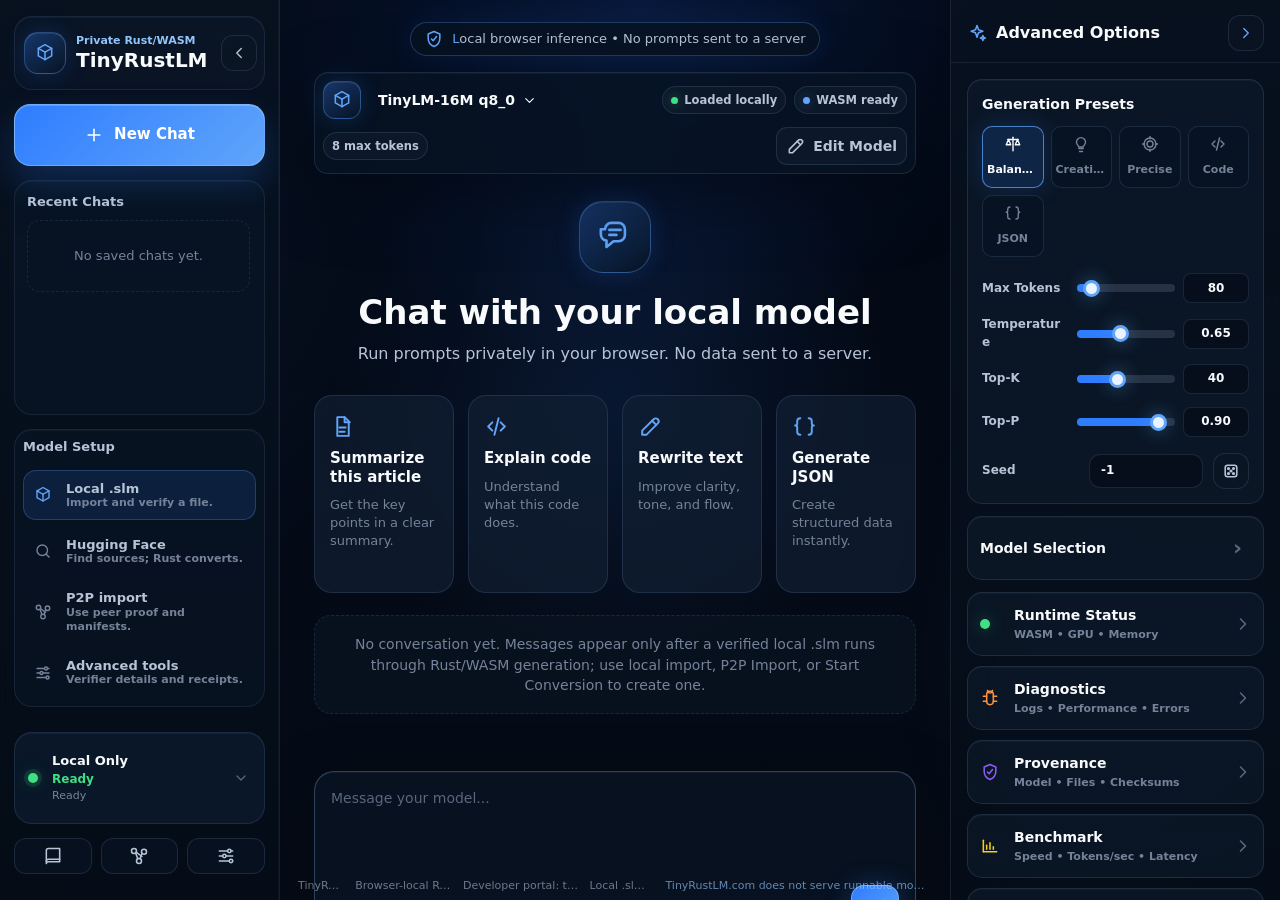
==== tinyrustlm/app/index.html @ 31894075 "wip" ====
<!doctype html>
<html lang="en">
<head>
  <meta charset="utf-8">
  <meta name="viewport" content="width=device-width, initial-scale=1">
  <title>TinyRustLM</title>
  <link rel="icon" href="data:,">
  <link rel="stylesheet" href="./app.css?v=20260703-source-contract">
</head>
<body>
  <svg class="icon-sprite" aria-hidden="true" focusable="false">
    <symbol id="icon-cube" viewBox="0 0 24 24"><path d="m12 2 8 4.5v9L12 20l-8-4.5v-9L12 2Z"/><path d="m4 6.5 8 4.5 8-4.5"/><path d="M12 11v9"/></symbol>
    <symbol id="icon-chevron" viewBox="0 0 24 24"><path d="m9 18 6-6-6-6"/></symbol>
    <symbol id="icon-plus" viewBox="0 0 24 24"><path d="M12 5v14"/><path d="M5 12h14"/></symbol>
    <symbol id="icon-search" viewBox="0 0 24 24"><circle cx="11" cy="11" r="7"/><path d="m16 16 4 4"/></symbol>
    <symbol id="icon-chat" viewBox="0 0 24 24"><path d="M5 6.5A4.5 4.5 0 0 1 9.5 2h5A4.5 4.5 0 0 1 19 6.5v4A4.5 4.5 0 0 1 14.5 15H11l-5 4v-4.5A4.5 4.5 0 0 1 2 10.1V6.5Z"/><path d="M8 7h8"/><path d="M8 10.5h5"/></symbol>
    <symbol id="icon-book" viewBox="0 0 24 24"><path d="M4 5.5A2.5 2.5 0 0 1 6.5 3H20v16H6.5A2.5 2.5 0 0 0 4 21V5.5Z"/><path d="M4 18.5A2.5 2.5 0 0 1 6.5 16H20"/></symbol>
    <symbol id="icon-sliders" viewBox="0 0 24 24"><path d="M4 6h10"/><path d="M18 6h2"/><circle cx="16" cy="6" r="2"/><path d="M4 12h4"/><path d="M12 12h8"/><circle cx="10" cy="12" r="2"/><path d="M4 18h12"/><path d="M20 18h0"/><circle cx="18" cy="18" r="2"/></symbol>
    <symbol id="icon-code" viewBox="0 0 24 24"><path d="m8 8-4 4 4 4"/><path d="m16 8 4 4-4 4"/><path d="m14 4-4 16"/></symbol>
    <symbol id="icon-shield" viewBox="0 0 24 24"><path d="M12 3 19 6v5c0 5-3.2 8.4-7 10-3.8-1.6-7-5-7-10V6l7-3Z"/><path d="m9 12 2 2 4-5"/></symbol>
    <symbol id="icon-pencil" viewBox="0 0 24 24"><path d="M4 20h4l11-11a2.8 2.8 0 0 0-4-4L4 16v4Z"/><path d="m13.5 6.5 4 4"/></symbol>
    <symbol id="icon-file" viewBox="0 0 24 24"><path d="M7 3h7l4 4v14H7V3Z"/><path d="M14 3v5h5"/><path d="M9 13h6"/><path d="M9 17h5"/></symbol>
    <symbol id="icon-braces" viewBox="0 0 24 24"><path d="M8 4c-2 0-3 1-3 3v2c0 1-1 2-2 2 1 0 2 1 2 2v4c0 2 1 3 3 3"/><path d="M16 4c2 0 3 1 3 3v2c0 1 1 2 2 2-1 0-2 1-2 2v4c0 2-1 3-3 3"/></symbol>
    <symbol id="icon-paperclip" viewBox="0 0 24 24"><path d="m21 11-8.5 8.5a5 5 0 0 1-7-7L15 3a3.5 3.5 0 0 1 5 5l-9.2 9.2a2 2 0 0 1-2.8-2.8L16 6.5"/></symbol>
    <symbol id="icon-send" viewBox="0 0 24 24"><path d="M22 2 11 13"/><path d="m22 2-7 20-4-9-9-4 20-7Z"/></symbol>
    <symbol id="icon-sparkles" viewBox="0 0 24 24"><path d="m12 3 1.8 5.2L19 10l-5.2 1.8L12 17l-1.8-5.2L5 10l5.2-1.8L12 3Z"/><path d="m19 15 .8 2.2L22 18l-2.2.8L19 21l-.8-2.2L16 18l2.2-.8L19 15Z"/></symbol>
    <symbol id="icon-scales" viewBox="0 0 24 24"><path d="M12 3v18"/><path d="M5 6h14"/><path d="m6 6-3 7h6L6 6Z"/><path d="m18 6-3 7h6l-3-7Z"/></symbol>
    <symbol id="icon-lightbulb" viewBox="0 0 24 24"><path d="M9 18h6"/><path d="M10 22h4"/><path d="M8 14a6 6 0 1 1 8 0c-.8.7-1 1.5-1 2H9c0-.5-.2-1.3-1-2Z"/></symbol>
    <symbol id="icon-target" viewBox="0 0 24 24"><circle cx="12" cy="12" r="8"/><circle cx="12" cy="12" r="4"/><path d="M12 2v3"/><path d="M22 12h-3"/><path d="M12 22v-3"/><path d="M2 12h3"/></symbol>
    <symbol id="icon-bug" viewBox="0 0 24 24"><path d="M8 8a4 4 0 0 1 8 0v8a4 4 0 0 1-8 0V8Z"/><path d="M8 10H4"/><path d="M20 10h-4"/><path d="M8 16H4"/><path d="M20 16h-4"/><path d="M9 3l2 3"/><path d="m15 3-2 3"/></symbol>
    <symbol id="icon-chart" viewBox="0 0 24 24"><path d="M4 19V5"/><path d="M4 19h16"/><path d="M8 16v-5"/><path d="M12 16V8"/><path d="M16 16v-3"/></symbol>
    <symbol id="icon-network" viewBox="0 0 24 24"><circle cx="6" cy="6" r="3"/><circle cx="18" cy="7" r="3"/><circle cx="12" cy="18" r="3"/><path d="m8.5 7.4 7 5.2"/><path d="m15.7 8.8-2.5 6.4"/><path d="m8.1 8.6 2.3 6.5"/></symbol>
    <symbol id="icon-reset" viewBox="0 0 24 24"><path d="M4 12a8 8 0 1 0 2.3-5.7L4 8.5"/><path d="M4 4v4.5h4.5"/></symbol>
    <symbol id="icon-help" viewBox="0 0 24 24"><circle cx="12" cy="12" r="9"/><path d="M9.5 9a2.7 2.7 0 0 1 5 1.4c0 2.2-2.5 2.3-2.5 4.1"/><path d="M12 18h.01"/></symbol>
    <symbol id="icon-gear" viewBox="0 0 24 24"><circle cx="12" cy="12" r="3"/><path d="M19.4 15a8.1 8.1 0 0 0 .1-1l2-1.5-2-3.4-2.4 1a7.3 7.3 0 0 0-1.7-1L15 6.5h-4l-.4 2.6c-.6.2-1.2.6-1.7 1l-2.4-1-2 3.4 2 1.5a8.1 8.1 0 0 0 .1 2l-2 1.5 2 3.4 2.4-1c.5.4 1.1.8 1.7 1l.4 2.6h4l.4-2.6c.6-.2 1.2-.6 1.7-1l2.4 1 2-3.4-2-1.5c.1-.3.1-.7.1-1Z"/></symbol>
    <symbol id="icon-sun" viewBox="0 0 24 24"><circle cx="12" cy="12" r="4"/><path d="M12 2v3"/><path d="M12 19v3"/><path d="M2 12h3"/><path d="M19 12h3"/><path d="m4.9 4.9 2.1 2.1"/><path d="m17 17 2.1 2.1"/><path d="m19.1 4.9-2.1 2.1"/><path d="m7 17-2.1 2.1"/></symbol>
    <symbol id="icon-dice" viewBox="0 0 24 24"><rect x="5" y="5" width="14" height="14" rx="3"/><circle cx="9" cy="9" r="1"/><circle cx="15" cy="9" r="1"/><circle cx="12" cy="12" r="1"/><circle cx="9" cy="15" r="1"/><circle cx="15" cy="15" r="1"/></symbol>
  </svg>

  <main class="app-shell" data-mode="simple" data-system-state="booting" data-rail-collapsed="false" data-sidebar-collapsed="false">
    <aside class="left-sidebar" aria-label="TinyRustLM navigation">
      <header class="brand-header">
        <div class="brand-mark" aria-hidden="true"><svg><use href="#icon-cube"></use></svg></div>
        <div class="brand-copy">
          <p class="eyebrow">Private Rust/WASM</p>
          <h1>TinyRustLM</h1>
        </div>
        <button id="sidebarCollapseButton" class="icon-button sidebar-collapse" type="button" aria-label="Collapse sidebar" aria-expanded="true" title="Collapse sidebar">
          <svg><use href="#icon-chevron"></use></svg>
        </button>
      </header>

      <button id="newChatButton" class="new-chat-button" type="button" aria-label="New chat" data-tooltip="New chat">
        <svg aria-hidden="true"><use href="#icon-plus"></use></svg>
        <span>New Chat</span>
      </button>

      <section class="recent-section" aria-labelledby="recentChatsHeading">
        <div class="sidebar-section-header">
          <h2 id="recentChatsHeading">Recent Chats</h2>
        </div>
        <ol class="recent-list">
          <li class="recent-empty">No saved chats yet.</li>
        </ol>
      </section>

      <section class="setup-section" aria-labelledby="modelSetupHeading">
        <div class="sidebar-section-header">
          <h2 id="modelSetupHeading">Model Setup</h2>
        </div>
        <div class="setup-step-list">
          <button id="sidebarLocalSetupButton" class="setup-step" type="button" data-sidebar-source="local" data-tooltip="Local .slm" aria-pressed="true">
            <svg aria-hidden="true"><use href="#icon-cube"></use></svg>
            <span><strong>Local .slm</strong><small>Import and verify a file.</small></span>
          </button>
          <button id="sidebarHfSetupButton" class="setup-step" type="button" data-sidebar-source="huggingface" data-tooltip="Hugging Face">
            <svg aria-hidden="true"><use href="#icon-search"></use></svg>
            <span><strong>Hugging Face</strong><small>Find sources; Rust converts.</small></span>
          </button>
          <button id="sidebarP2pSetupButton" class="setup-step" type="button" data-sidebar-source="p2p" data-tooltip="P2P import">
            <svg aria-hidden="true"><use href="#icon-network"></use></svg>
            <span><strong>P2P import</strong><small>Use peer proof and manifests.</small></span>
          </button>
          <button id="sidebarAdvancedToolsButton" class="setup-step" type="button" data-sidebar-action="advanced" data-tooltip="Advanced tools">
            <svg aria-hidden="true"><use href="#icon-sliders"></use></svg>
            <span><strong>Advanced tools</strong><small>Verifier details and receipts.</small></span>
          </button>
        </div>
      </section>

      <section class="local-status-card" aria-label="Local runtime status" data-tooltip="Local runtime ready">
        <span id="systemStatusDot" class="status-dot" aria-hidden="true"></span>
        <div>
          <strong>Local Only</strong>
          <span id="runtimeStatus" class="status-text">System Ready</span>
          <span id="statusDetail" class="status-detail">Browser-local runtime</span>
        </div>
        <svg aria-hidden="true"><use href="#icon-chevron"></use></svg>
      </section>

      <div class="sidebar-utilities" aria-label="Documentation and tools">
        <a class="icon-button" href="#" rel="noopener" aria-label="Runtime docs" data-tooltip="Runtime docs" data-doc-target="runtime"><svg><use href="#icon-book"></use></svg></a>
        <a class="icon-button" href="#" rel="noopener" aria-label="MiniModel docs" data-tooltip="MiniModel docs" data-doc-target="minimodel"><svg><use href="#icon-network"></use></svg></a>
        <button class="icon-button" type="button" data-sidebar-action="advanced" aria-label="Advanced tools" data-tooltip="Advanced tools"><svg><use href="#icon-sliders"></use></svg></button>
      </div>
    </aside>

    <section class="main-workspace grid" aria-label="Local AI chat workspace">
      <div class="privacy-badge" title="Prompts and model execution stay in this browser.">
        <svg aria-hidden="true"><use href="#icon-shield"></use></svg>
        <span>Local browser inference &bull; No prompts sent to a server</span>
      </div>

      <section id="modelToolbar" class="model-toolbar" aria-label="Loaded local model">
        <div class="model-icon" aria-hidden="true"><svg><use href="#icon-cube"></use></svg></div>
        <button id="modelEditButton" class="model-name-button" type="button" aria-haspopup="dialog" aria-expanded="false">
          <span id="modelToolbarName">Choose a local .slm</span>
          <svg aria-hidden="true"><use href="#icon-chevron"></use></svg>
        </button>
        <span id="modelLoadPill" class="status-pill neutral"><span class="mini-dot"></span>No model imported</span>
        <span class="status-pill info"><span class="mini-dot"></span>WASM ready <span id="wasmState" class="sr-only">waiting</span></span>
        <span id="modelContextPill" class="status-pill neutral">Browser local</span>
        <button class="edit-model-button" type="button" data-open-model-popover>
          <svg aria-hidden="true"><use href="#icon-pencil"></use></svg>
          <span>Edit Model</span>
        </button>
      </section>

      <button id="mobileAdvancedButton" class="mobile-advanced-button" type="button" aria-controls="diagnosticsRail" aria-expanded="false">
        <svg aria-hidden="true"><use href="#icon-sparkles"></use></svg>
        <span>Advanced Options</span>
      </button>

      <div class="mode-toggle" role="group" aria-label="Interface mode">
        <button id="simpleModeButton" class="mode-button" type="button" aria-pressed="true">Chat</button>
        <button id="advancedModeButton" class="mode-button" type="button" aria-pressed="false">Advanced Tools</button>
      </div>

      <section id="simpleDiscoveryPanel" class="model-popover" hidden aria-label="Model source options">
        <div class="source-option-grid" role="list" aria-label="Model source options">
          <button id="simpleLocalSourceButton" class="source-option" type="button" data-source-option="local">
            <span>Your Local Files</span>
            <small>Fastest path. No network needed.</small>
          </button>
          <button id="simpleHfSourceButton" class="source-option" type="button" data-source-option="huggingface">
            <span>Hugging Face</span>
            <small>Model cards first. Convert later.</small>
          </button>
          <button id="simpleP2pSourceButton" class="source-option" type="button" data-source-option="p2p">
            <span>P2P Exchange</span>
            <small>Use manifests or peer proof.</small>
          </button>
        </div>
        <div id="simpleLocalSourcePanel" class="source-panel" data-source-panel="local">
          <p>Local `.slm` files stay on this device and are checked before they run.</p>
          <button id="simpleChooseLocalButton" class="secondary-action" type="button">Choose Local .slm</button>
          <button id="simpleImportLocalModelButton" class="secondary-action" type="button">Import Selected .slm</button>
        </div>
        <div id="simpleHfSourcePanel" class="source-panel" data-source-panel="huggingface" hidden>
          <label for="simpleHfSearchInput">Hugging Face metadata search</label>
          <p>These are external model-card candidates. Nothing runs here until Rust converts a compatible source to `.slm`, verifies it, and you choose the local file.</p>
          <div class="search-row">
            <input id="simpleHfSearchInput" type="search" value="tiny text-generation slm">
            <button id="simpleHfSearchButton" type="button">Search Metadata</button>
          </div>
          <div class="source-flow-row">
            <label class="toggle-row" for="simpleHfP2pToggle">
              <input id="simpleHfP2pToggle" type="checkbox" checked>
              <span>Enable P2P when available</span>
            </label>
            <span id="simpleHfP2pStatus" class="flow-status">P2P on. Peer-ready matches can use P2P Import.</span>
          </div>
          <p id="simpleHfP2pWarning" class="inline-status source-warning" hidden>P2P is off. Local conversion can take a while; enable P2P above to use peer-ready imports when metadata supports them.</p>
          <div id="simpleHfFlowSummary" class="source-flow-summary" aria-live="polite" hidden></div>
          <ol id="simpleHfResults" class="model-results"></ol>
        </div>
        <div id="simpleP2pSourcePanel" class="source-panel" data-source-panel="p2p" hidden>
          <p>Load MiniModel metadata or a local `models.v0.json` snapshot to find proof-ready peer imports, or save share metadata after you import a verified local `.slm`.</p>
          <label for="simplePeerBaseUrlInput">Known peer URL</label>
          <div class="search-row">
            <input id="simplePeerBaseUrlInput" type="url" inputmode="url" placeholder="127.0.0.1:8123/">
            <button id="simpleSavePeerUrlButton" type="button">Use Peer</button>
          </div>
          <p id="simplePeerUrlStatus" class="inline-status">Enter the consenting peer URL once; P2P imports will use it.</p>
          <button id="simpleLoadCatalogButton" class="secondary-action" type="button">Load MiniModel Metadata</button>
          <label for="simpleLocalCatalogFile">Local models.v0.json</label>
          <input id="simpleLocalCatalogFile" type="file" accept=".json,application/json">
          <button id="simpleImportLocalCatalogButton" class="secondary-action" type="button">Load Local Catalog</button>
          <label for="simplePeerAnnouncementFile">Peer-source announcement JSON</label>
          <input id="simplePeerAnnouncementFile" type="file" accept=".json,application/json">
          <button id="simpleApplyPeerAnnouncementButton" class="secondary-action" type="button">Apply Peer Announcement</button>
          <button id="simpleSaveShareMetadataButton" class="secondary-action" type="button">Save Share Metadata</button>
          <button id="simpleSaveShareKitButton" class="secondary-action" type="button">Save P2P Share Kit</button>
          <p id="simpleShareMetadataStatus" class="inline-status">import a local .slm first</p>
          <ol id="simpleCatalogResults" class="model-results"></ol>
        </div>
        <button id="simpleOpenAdvancedDiscoveryButton" class="text-link-button" type="button">Open source details in Advanced Tools</button>
        <div id="simpleDiscoveryStatus" class="helper-status" aria-live="polite">Choose a trusted local .slm file. No network is needed.</div>
      </section>

      <section id="simpleErrorPanel" class="simple-error" hidden aria-live="polite">
        <strong>Something needs attention.</strong>
        <p id="simpleErrorMessage">Check the selected model and try again.</p>
      </section>

      <section id="simpleExperience" class="chat-stage" aria-label="Chat mode">
        <div class="hero-icon" aria-hidden="true"><svg><use href="#icon-chat"></use></svg></div>
        <h2>Chat with your local model</h2>
        <p>Run prompts privately in your browser. No data sent to a server.</p>

        <div class="starter-grid" role="list" aria-label="Starter actions">
          <button class="starter-action" type="button" data-prompt-template="Summarize the following article in clear bullet points:" data-starter="summarize">
            <svg aria-hidden="true"><use href="#icon-file"></use></svg>
            <span>Summarize this article</span>
            <small>Get the key points in a clear summary.</small>
          </button>
          <button class="starter-action" type="button" data-prompt-template="Explain what this code does, step by step:" data-starter="code">
            <svg aria-hidden="true"><use href="#icon-code"></use></svg>
            <span>Explain code</span>
            <small>Understand what this code does.</small>
          </button>
          <button class="starter-action" type="button" data-prompt-template="Rewrite this text for clarity, tone, and flow:" data-starter="rewrite">
            <svg aria-hidden="true"><use href="#icon-pencil"></use></svg>
            <span>Rewrite text</span>
            <small>Improve clarity, tone, and flow.</small>
          </button>
          <button class="starter-action" type="button" data-prompt-template="Generate JSON for the following structure:" data-starter="json">
            <svg aria-hidden="true"><use href="#icon-braces"></use></svg>
            <span>Generate JSON</span>
            <small>Create structured data instantly.</small>
          </button>
        </div>
      </section>

      <section class="conversation-panel" aria-label="Conversation">
        <ol id="conversation" class="messages" aria-live="polite"></ol>
        <div id="response" class="latest-response" aria-live="polite"></div>
      </section>

      <form class="composer-panel" id="chatForm">
        <label class="sr-only" for="prompt">Prompt</label>
        <textarea id="prompt" rows="4" autocomplete="off" spellcheck="true" placeholder="Message your model..."></textarea>
        <div class="composer-footer">
          <span>Enter to send &bull; Shift+Enter for newline</span>
          <button id="generateButton" class="send-button" type="submit" disabled aria-label="Send message">
            <svg aria-hidden="true"><use href="#icon-send"></use></svg>
          </button>
        </div>
      </form>
    </section>

    <aside id="diagnosticsRail" class="advanced-options-panel diagnostics-rail" aria-label="Advanced options">
      <header class="advanced-header">
        <div>
          <svg aria-hidden="true"><use href="#icon-sparkles"></use></svg>
          <h2 id="advancedOptionsTitle">Advanced Options</h2>
        </div>
        <button id="diagnosticsRailToggle" class="icon-button" type="button" aria-label="Collapse Advanced Options" aria-expanded="true">
          <svg><use href="#icon-chevron"></use></svg>
        </button>
      </header>

      <div class="advanced-scroll">
        <section class="generation-card" aria-labelledby="generationPresetsHeading">
          <h3 id="generationPresetsHeading">Generation Presets</h3>
          <div class="preset-grid" role="group" aria-label="Generation presets">
            <button class="preset-button is-active" type="button" data-preset="balanced" aria-pressed="true"><svg><use href="#icon-scales"></use></svg><span>Balanced</span></button>
            <button class="preset-button" type="button" data-preset="creative" aria-pressed="false"><svg><use href="#icon-lightbulb"></use></svg><span>Creative</span></button>
            <button class="preset-button" type="button" data-preset="precise" aria-pressed="false"><svg><use href="#icon-target"></use></svg><span>Precise</span></button>
            <button class="preset-button" type="button" data-preset="code" aria-pressed="false"><svg><use href="#icon-code"></use></svg><span>Code</span></button>
            <button class="preset-button" type="button" data-preset="json" aria-pressed="false"><svg><use href="#icon-braces"></use></svg><span>JSON</span></button>
          </div>

          <div class="slider-stack">
            <label class="slider-control" for="maxTokens">
              <span>Max Tokens</span>
              <input id="maxTokens" type="range" min="1" max="1024" step="1" value="1024">
              <output data-value-for="maxTokens">1024</output>
            </label>
            <label class="slider-control" for="temperature">
              <span>Temperature</span>
              <input id="temperature" type="range" min="0" max="1.5" step="0.01" value="0.70">
              <output data-value-for="temperature">0.70</output>
            </label>
            <label class="slider-control" for="topK">
              <span>Top-K</span>
              <input id="topK" type="range" min="1" max="100" step="1" value="40">
              <output data-value-for="topK">40</output>
            </label>
            <label class="slider-control" for="topP">
              <span>Top-P</span>
              <input id="topP" type="range" min="0.01" max="1" step="0.01" value="0.90">
              <output data-value-for="topP">0.90</output>
            </label>
          </div>

          <label class="seed-control" for="seed">
            <span>Seed</span>
            <input id="seed" type="number" min="-1" max="4294967295" step="1" value="-1">
            <button id="seedRandomButton" class="icon-button" type="button" aria-label="Randomize seed"><svg><use href="#icon-dice"></use></svg></button>
          </label>
        </section>

        <section class="advanced-source-details" aria-label="Model and source details">
          <details class="drawer-section" data-panel-key="dashboard-model-source">
            <summary>Model Selection</summary>
            <label for="modelSelect">Model</label>
            <select id="modelSelect">
              <option value="tinylm16q8" selected>TinyLM-16M q8_0</option>
              <option value="tinylm16q4">TinyLM-16M q4_0</option>
              <option value="tinylm16f32">TinyLM-16M f32</option>
              <option value="tinyf32">Tiny Fixture f32</option>
              <option value="tinytied">Tiny Fixture tied-output f32</option>
              <option value="tinyq8">Tiny Fixture q8_0</option>
              <option value="tinyq4">Tiny Fixture q4_0</option>
              <option value="tinybpe">Tiny Fixture BPE f32</option>
            </select>
            <p id="modelHelperText" class="helper-text">Exact technical model names are shown here for local verification.</p>

            <label for="localModelFile">Local .slm</label>
            <input id="localModelFile" type="file" accept=".slm,application/octet-stream">
            <button id="importLocalModelButton" class="secondary-action" type="button">Import Local Model</button>
            <p id="localModelState" class="inline-status">waiting</p>

            <label for="conversionRequestFile">Conversion request JSON</label>
            <input id="conversionRequestFile" type="file" accept=".json,application/json">
            <button id="importConversionRequestButton" class="secondary-action" type="button">Bind Conversion Request</button>
            <p id="conversionRequestState" class="inline-status">optional source handoff</p>

            <label for="catalogUrlInput">Catalog URL</label>
            <div class="search-row">
              <input id="catalogUrlInput" type="url" autocomplete="off" spellcheck="false">
              <button id="catalogLoadButton" type="button">Load</button>
            </div>
            <label for="localCatalogFile">Local models.v0.json</label>
            <input id="localCatalogFile" type="file" accept=".json,application/json">
            <button id="importLocalCatalogButton" class="secondary-action" type="button">Load Local Catalog</button>
            <label for="peerAnnouncementFile">Peer-source announcement JSON</label>
            <input id="peerAnnouncementFile" type="file" accept=".json,application/json">
            <button id="applyPeerAnnouncementButton" class="secondary-action" type="button">Apply Peer Announcement</button>
            <p id="catalogStatus" class="inline-status">idle</p>
            <ol id="catalogResults" class="model-results"></ol>

            <label for="hfSearchInput">Hugging Face metadata</label>
            <div class="search-row">
              <input id="hfSearchInput" type="search" value="tiny text-generation slm">
              <button id="hfSearchButton" type="button">Search Metadata</button>
            </div>
            <p id="hfStatus" class="inline-status">idle</p>
            <ol id="hfResults" class="model-results"></ol>

            <button id="saveShareMetadataButton" class="secondary-action" type="button">Save MiniModel Share Metadata</button>
            <button id="saveShareKitButton" class="secondary-action" type="button">Save P2P Share Kit</button>
            <p id="shareMetadataState" class="inline-status">import a local .slm first</p>
          </details>
        </section>

        <div class="accordion-stack">
          <details class="status-accordion" data-panel-key="dashboard-runtime-status">
            <summary><span class="accordion-icon success"></span><span><strong>Runtime Status</strong><small>WASM &bull; GPU &bull; Memory</small></span><svg><use href="#icon-chevron"></use></svg></summary>
            <dl id="loadPanel" class="kv-list">
              <dt>Model</dt><dd id="modelState">waiting</dd>
              <dt>Error</dt><dd id="errorState">none</dd>
            </dl>
            <pre id="diagnostics"></pre>
            <pre id="developer"></pre>
          </details>

          <details class="status-accordion" data-panel-key="dashboard-diagnostics">
            <summary><svg class="accordion-svg warn"><use href="#icon-bug"></use></svg><span><strong>Diagnostics</strong><small>Logs &bull; Performance &bull; Errors</small></span><svg><use href="#icon-chevron"></use></svg></summary>
            <div class="tabs" role="tablist" aria-label="Diagnostics tabs">
              <button id="tabRuntime" class="tab-button" type="button" role="tab" aria-selected="true" aria-controls="panelRuntime" data-tab="runtime">Runtime</button>
              <button id="tabProvenance" class="tab-button" type="button" role="tab" aria-selected="false" aria-controls="panelProvenance" data-tab="provenance">Provenance</button>
              <button id="tabAssembly" class="tab-button" type="button" role="tab" aria-selected="false" aria-controls="panelAssembly" data-tab="assembly">Assembly</button>
              <button id="tabModulePlan" class="tab-button" type="button" role="tab" aria-selected="false" aria-controls="panelModulePlan" data-tab="module">Module Plan</button>
              <button id="tabBenchmark" class="tab-button" type="button" role="tab" aria-selected="false" aria-controls="panelBenchmark" data-tab="benchmark">Benchmark</button>
              <button id="tabConsole" class="tab-button" type="button" role="tab" aria-selected="false" aria-controls="panelConsole" data-tab="console">Token Console</button>
              <button id="tabTeleodynamic" class="tab-button" type="button" role="tab" aria-selected="false" aria-controls="panelTeleodynamic" data-tab="teleodynamic">Teleodynamic</button>
            </div>
            <section id="panelRuntime" class="tab-panel" role="tabpanel" aria-labelledby="tabRuntime"></section>
            <section id="panelProvenance" class="tab-panel" role="tabpanel" aria-labelledby="tabProvenance" hidden></section>
            <section id="panelAssembly" class="tab-panel" role="tabpanel" aria-labelledby="tabAssembly" hidden></section>
            <section id="panelModulePlan" class="tab-panel" role="tabpanel" aria-labelledby="tabModulePlan" hidden></section>
            <section id="panelBenchmark" class="tab-panel" role="tabpanel" aria-labelledby="tabBenchmark" hidden></section>
            <section id="panelConsole" class="tab-panel" role="tabpanel" aria-labelledby="tabConsole" hidden></section>
            <section id="panelTeleodynamic" class="tab-panel" role="tabpanel" aria-labelledby="tabTeleodynamic" hidden></section>
            <div class="console-actions">
              <button id="clearConsoleButton" type="button">Clear Console</button>
              <button id="copyConsoleButton" type="button">Copy Console</button>
              <label class="toggle-row" for="pauseConsoleScroll"><input id="pauseConsoleScroll" type="checkbox"><span>Pause auto-scroll</span></label>
            </div>
            <pre id="console"></pre>
          </details>

          <details class="status-accordion" data-panel-key="dashboard-provenance">
            <summary><svg class="accordion-svg info"><use href="#icon-shield"></use></svg><span><strong>Provenance</strong><small>Model &bull; Files &bull; Checksums</small></span><svg><use href="#icon-chevron"></use></svg></summary>
            <dl id="provenancePanel" class="kv-list">
              <dt>Manifest</dt><dd id="provenanceState">waiting</dd>
              <dt>Source</dt><dd id="provenanceSourceKind">waiting</dd>
              <dt>Source Snapshot</dt><dd id="provenanceSourceSnapshot">waiting</dd>
              <dt>Source ID</dt><dd id="provenanceSourceId" class="copyable">waiting</dd>
              <dt>Source Shape</dt><dd id="provenanceSourceShape">waiting</dd>
              <dt>Source Review</dt><dd id="provenanceSourceReview" class="copyable">waiting</dd>
              <dt>Review Routes</dt><dd id="provenanceSourceReviewRoutes">waiting</dd>
              <dt>Review Artifacts</dt><dd id="provenanceSourceReviewArtifacts">waiting</dd>
              <dt>Tokenizer Import</dt><dd id="provenanceSourceTokenizerImport">waiting</dd>
              <dt>Source Validation</dt><dd id="provenanceSourceValidation">waiting</dd>
              <dt>Admission</dt><dd id="provenanceAdmission">waiting</dd>
              <dt>Quality</dt><dd id="provenanceQualityClaim">waiting</dd>
              <dt>Trained</dt><dd id="provenanceTrainedClaim">waiting</dd>
              <dt>Genome</dt><dd id="provenanceGenome">waiting</dd>
              <dt>Species</dt><dd id="provenanceSpecies">waiting</dd>
              <dt>Novelty</dt><dd id="provenanceNovelty">waiting</dd>
              <dt>Population</dt><dd id="provenancePopulation">waiting</dd>
              <dt>Mate Selection</dt><dd id="provenanceMateSelection">waiting</dd>
              <dt>Operator</dt><dd id="provenanceOperator">waiting</dd>
              <dt>Schedule</dt><dd id="provenanceSchedule">waiting</dd>
              <dt>Phenotype</dt><dd id="provenancePhenotype">waiting</dd>
              <dt>Artifact</dt><dd id="provenanceArtifact">waiting</dd>
              <dt>Fitness</dt><dd id="provenanceFitness">waiting</dd>
              <dt>Eval Cases</dt><dd id="provenanceEvalCases">waiting</dd>
              <dt>Eval Checksum</dt><dd id="provenanceEvalChecksum">waiting</dd>
              <dt>Checksum</dt><dd id="provenanceChecksum" class="copyable">waiting</dd>
              <dt>Next Gate</dt><dd id="provenanceNextGate">waiting</dd>
            </dl>
          </details>

          <details class="status-accordion" data-panel-key="dashboard-benchmark">
            <summary><svg class="accordion-svg yellow"><use href="#icon-chart"></use></svg><span><strong>Benchmark</strong><small>Speed &bull; Tokens/sec &bull; Latency</small></span><svg><use href="#icon-chevron"></use></svg></summary>
            <div class="benchmark-grid">
              <div class="metric-card"><span>Load</span><strong id="benchLoadMs">waiting</strong></div>
              <div class="metric-card"><span>Prompt tokens</span><strong id="benchPromptTokens">0 tokens</strong></div>
              <div class="metric-card"><span>Generated tokens</span><strong id="benchGeneratedTokens">0 tokens</strong></div>
              <div class="metric-card"><span>Speed</span><strong id="benchTokensPerSecond">0.000 tok/s</strong></div>
              <div class="metric-card"><span>Scratch</span><strong id="benchScratch">0 bytes</strong></div>
            </div>
            <p id="runSummary" class="helper-status">No generation run yet.</p>
          </details>

          <details class="status-accordion" data-panel-key="dashboard-adapter">
            <summary><svg class="accordion-svg cyan"><use href="#icon-cube"></use></svg><span><strong>Adapter Sidecar</strong><small>LoRA &bull; Adapters &bull; Merges</small></span><svg><use href="#icon-chevron"></use></svg></summary>
            <label for="adapterSelect">Adapter</label>
            <select id="adapterSelect" disabled><option value="none" selected>None</option></select>
            <button id="applyAdapterButton" class="secondary-action" type="button" disabled>Apply Adapter</button>
            <dl id="adapterPanel" class="kv-list"><dt>Status</dt><dd id="adapterState">waiting</dd></dl>
          </details>

          <details class="status-accordion" data-panel-key="dashboard-module-plan">
            <summary><svg class="accordion-svg yellow"><use href="#icon-network"></use></svg><span><strong>Module Plan</strong><small>Graph &bull; Modules &bull; Ops</small></span><svg><use href="#icon-chevron"></use></svg></summary>
            <dl id="modulePlanPanel" class="kv-list">
              <dt>Receipt</dt><dd id="modulePlanState" class="copyable">waiting</dd>
              <dt>Kind</dt><dd id="modulePlanKind">waiting</dd>
              <dt>Resource</dt><dd id="modulePlanResource">waiting</dd>
              <dt>Execution</dt><dd id="modulePlanExecution">waiting</dd>
              <dt>Fetch</dt><dd id="modulePlanFetch">waiting</dd>
              <dt>Origin</dt><dd id="modulePlanOrigin">waiting</dd>
              <dt>Fetch Limit</dt><dd id="modulePlanFetchLimit">waiting</dd>
              <dt>Plan Fetches</dt><dd id="modulePlanPlannedFetchCount">waiting</dd>
              <dt>Actual Fetches</dt><dd id="modulePlanActualFetchCount">waiting</dd>
              <dt>Route Hash</dt><dd id="modulePlanRouteSetChecksumAlgorithm">waiting</dd>
              <dt>Route Version</dt><dd id="modulePlanRouteSetVersion">waiting</dd>
              <dt>Route Set</dt><dd id="modulePlanRouteSetChecksum" class="copyable">waiting</dd>
              <dt>Actual Route Set</dt><dd id="modulePlanActualRouteSetChecksum" class="copyable">waiting</dd>
              <dt>WASM Pages</dt><dd id="modulePlanWasmPages">waiting</dd>
              <dt>WASM ABI</dt><dd id="modulePlanWasmExportSet">waiting</dd>
              <dt>Transfer</dt><dd id="modulePlanWasmTransferStrategy">waiting</dd>
              <dt>Release</dt><dd id="modulePlanModelReleaseStrategy">waiting</dd>
              <dt>Reset</dt><dd id="modulePlanRuntimeResetStrategy">waiting</dd>
              <dt>Validate</dt><dd id="modulePlanAdapterValidationStrategy">waiting</dd>
              <dt>Validate Count</dt><dd id="modulePlanAdapterValidationCount">waiting</dd>
              <dt>Apply Count</dt><dd id="modulePlanAdapterApplyCount">waiting</dd>
              <dt>Heap Floor</dt><dd id="modulePlanWasmHeapMinBytes">waiting</dd>
              <dt>Context</dt><dd id="modulePlanContextTokens">waiting</dd>
              <dt>Sampler Cap</dt><dd id="modulePlanSamplerCap">waiting</dd>
              <dt>Tokenizer</dt><dd id="modulePlanTokenizer">waiting</dd>
              <dt>Modules</dt><dd id="modulePlanModules">waiting</dd>
              <dt>Model Budget</dt><dd id="modulePlanModelBudget">waiting</dd>
              <dt>Adapter Budget</dt><dd id="modulePlanAdapterBudget">waiting</dd>
              <dt>Stack Budget</dt><dd id="modulePlanAdapterStackBudget">waiting</dd>
              <dt>Scratch Budget</dt><dd id="modulePlanScratchBudget">waiting</dd>
              <dt>Prompt Limit</dt><dd id="modulePlanPromptLimit">waiting</dd>
              <dt>Output Limit</dt><dd id="modulePlanOutputLimit">waiting</dd>
              <dt>KV Budget</dt><dd id="modulePlanKvCacheBudget">waiting</dd>
              <dt>KV Pages</dt><dd id="modulePlanKvCachePages">waiting</dd>
              <dt>Total Budget</dt><dd id="modulePlanTotalBudget">waiting</dd>
              <dt>Total Limit</dt><dd id="modulePlanTotalLimit">waiting</dd>
              <dt>Bytes</dt><dd id="modulePlanBytes">waiting</dd>
              <dt>Actual Module Bytes</dt><dd id="modulePlanActualModuleBytes">waiting</dd>
              <dt>Checksums</dt><dd id="modulePlanChecksums">waiting</dd>
              <dt>Actual Module Checksums</dt><dd id="modulePlanActualModuleChecksums">waiting</dd>
              <dt>Slots</dt><dd id="modulePlanSlots">waiting</dd>
              <dt>Roles</dt><dd id="modulePlanRoles">waiting</dd>
              <dt>Phases</dt><dd id="modulePlanPhases">waiting</dd>
              <dt>Depends</dt><dd id="modulePlanDepends">waiting</dd>
              <dt>Trace</dt><dd id="modulePlanTrace">waiting</dd>
              <dt>Model</dt><dd id="modulePlanModel">waiting</dd>
              <dt>Stack</dt><dd id="modulePlanStack">waiting</dd>
            </dl>
          </details>

          <details class="status-accordion" data-panel-key="dashboard-assembly">
            <summary><svg class="accordion-svg cyan"><use href="#icon-network"></use></svg><span><strong>Assembly</strong><small>Receipts &bull; Lineage &bull; Gates</small></span><svg><use href="#icon-chevron"></use></svg></summary>
            <dl id="assemblyPanel" class="kv-list">
              <dt>Receipt</dt><dd id="assemblyState" class="copyable">waiting</dd>
              <dt>Kind</dt><dd id="assemblyKind">waiting</dd>
              <dt>Parents</dt><dd id="assemblyParents">waiting</dd>
              <dt>Operator</dt><dd id="assemblyOperator">waiting</dd>
              <dt>Ledger</dt><dd id="assemblyLedger" class="copyable">waiting</dd>
              <dt>Next Gate</dt><dd id="assemblyNextGate">waiting</dd>
            </dl>
          </details>
        </div>

        <details class="run-history" data-panel-key="dashboard-run-history">
          <summary>Run History / State Ledger</summary>
          <label class="toggle-row" for="keepRunHistoryToggle"><input id="keepRunHistoryToggle" type="checkbox"><span>Keep run history on this device</span></label>
          <button id="clearRunHistoryButton" class="secondary-action" type="button">Clear Run History</button>
          <ol id="runHistoryList" class="run-history-list"></ol>
        </details>

        <div class="bottom-controls">
          <button id="resetButton" class="reset-defaults-button" type="button" disabled><svg><use href="#icon-reset"></use></svg><span>Reset to Defaults</span></button>
          <button id="stepTokenButton" class="icon-button" type="button" disabled aria-label="Step one token"><svg><use href="#icon-code"></use></svg></button>
          <button id="clearChatButton" class="icon-button" type="button" disabled aria-label="Clear conversation"><svg><use href="#icon-chat"></use></svg></button>
          <button class="icon-button" type="button" aria-label="Help"><svg><use href="#icon-help"></use></svg></button>
        </div>
      </div>
    </aside>

    <footer class="footnote" id="appFooter">
      <span>TinyRustLM.com</span>
      <span>Browser-local Rust/WASM runtime</span>
      <span>Developer portal: tinyrustlm.mirust.com</span>
      <span>Local .slm models only</span>
      <span class="notice">TinyRustLM.com does not serve runnable model weights. Prompts are not sent to a server.</span>
      <span id="currentModelSummary" class="model-summary">No model loaded</span>
    </footer>
  </main>
  <script src="./app.js?v=20260703-source-contract"></script>
</body>
</html>
---- tinyrustlm/app/app.css ----
:root {
  color-scheme: dark;
  --bg-primary: #020814;
  --bg-secondary: #06111f;
  --panel: rgba(12, 23, 38, .72);
  --panel-strong: rgba(15, 28, 45, .88);
  --card: rgba(17, 31, 50, .72);
  --card-hover: rgba(24, 45, 72, .84);
  --border: rgba(118, 151, 192, .18);
  --border-strong: rgba(120, 160, 220, .30);
  --divider: rgba(148, 163, 184, .13);
  --primary: #2f7dff;
  --primary-hover: #3b86ff;
  --electric: #60a5fa;
  --soft-blue: #93c5fd;
  --success: #3ee083;
  --warning: #fb923c;
  --danger: #f87171;
  --yellow: #facc15;
  --cyan: #22d3ee;
  --violet: #8b5cf6;
  --text: #f8fafc;
  --text-secondary: #b7c4d8;
  --text-muted: #75839a;
  --text-faint: #59677d;
  --shadow: 0 20px 70px rgba(0, 0, 0, .34);
  --blue-glow: 0 0 24px rgba(47, 125, 255, .20);
  --left-width: 280px;
  --right-width: 330px;
  --font: Inter, "SF Pro Display", system-ui, -apple-system, BlinkMacSystemFont, "Segoe UI", sans-serif;
}

* {
  box-sizing: border-box;
}

html,
body {
  height: 100%;
  min-height: 100%;
}

body {
  min-width: 320px;
  margin: 0;
  overflow: hidden;
  background:
    radial-gradient(circle at 50% 0%, rgba(37, 99, 235, .18), transparent 34%),
    radial-gradient(circle at 48% 44%, rgba(47, 125, 255, .12), transparent 34%),
    linear-gradient(180deg, var(--bg-primary) 0%, #050b16 100%);
  color: var(--text);
  font: 14px/1.45 var(--font);
}

body::before {
  position: fixed;
  inset: 0;
  pointer-events: none;
  content: "";
  background:
    radial-gradient(circle at 0% 20%, rgba(96, 165, 250, .08), transparent 34%),
    radial-gradient(circle at 100% 70%, rgba(34, 211, 238, .06), transparent 28%),
    linear-gradient(90deg, rgba(0, 0, 0, .30), transparent 18%, transparent 82%, rgba(0, 0, 0, .32));
}

button,
input,
select,
textarea {
  font: inherit;
}

button,
summary,
select,
input[type="file"],
input[type="checkbox"],
input[type="radio"],
input[type="range"] {
  cursor: pointer;
}

button:focus-visible,
summary:focus-visible,
select:focus-visible,
textarea:focus-visible,
input:focus-visible,
a:focus-visible {
  outline: 2px solid rgba(96, 165, 250, .95);
  outline-offset: 3px;
}

button {
  border: 1px solid transparent;
  color: var(--text);
  background: none;
}

button:disabled {
  cursor: not-allowed;
  opacity: .48;
}

a {
  color: inherit;
  text-decoration: none;
}

h1,
h2,
h3,
p {
  margin-top: 0;
}

h1,
h2,
h3 {
  letter-spacing: 0;
}

svg {
  width: 20px;
  height: 20px;
  flex: 0 0 auto;
  fill: none;
  stroke: currentColor;
  stroke-linecap: round;
  stroke-linejoin: round;
  stroke-width: 1.85;
}

.icon-sprite {
  position: absolute;
  width: 0;
  height: 0;
  overflow: hidden;
}

.sr-only {
  position: absolute;
  width: 1px;
  height: 1px;
  padding: 0;
  margin: -1px;
  overflow: hidden;
  clip: rect(0, 0, 0, 0);
  white-space: nowrap;
  border: 0;
}

[hidden] {
  display: none !important;
}

.app-shell {
  position: relative;
  z-index: 1;
  display: grid;
  grid-template-columns: var(--left-width) minmax(0, 1fr) var(--right-width);
  width: 100vw;
  height: 100vh;
  height: 100dvh;
  min-height: 0;
  overflow: hidden;
}

.left-sidebar,
.advanced-options-panel {
  background: linear-gradient(180deg, rgba(8, 18, 32, .90), rgba(5, 13, 24, .82));
  border-color: var(--divider);
  backdrop-filter: blur(22px);
}

.left-sidebar {
  position: relative;
  z-index: 20;
  display: grid;
  grid-template-rows: auto auto minmax(110px, .8fr) auto auto auto;
  gap: 14px;
  min-width: 0;
  min-height: 0;
  padding: 16px 14px 14px;
  overflow-y: auto;
  overflow-x: hidden;
  border-right: 1px solid var(--divider);
  box-shadow: inset -1px 0 0 rgba(96, 165, 250, .05);
  scrollbar-width: thin;
}

.brand-header {
  display: grid;
  grid-template-columns: 42px minmax(0, 1fr) 34px;
  gap: 10px;
  align-items: center;
  padding: 9px;
  background: rgba(11, 24, 42, .56);
  border: 1px solid rgba(118, 151, 192, .15);
  border-radius: 18px;
  box-shadow: inset 0 1px 0 rgba(255, 255, 255, .04);
}

.brand-mark,
.model-icon,
.hero-icon,
.message-avatar,
.assistant-avatar {
  display: grid;
  place-items: center;
  color: var(--electric);
  background:
    linear-gradient(145deg, rgba(47, 125, 255, .28), rgba(6, 17, 31, .72)),
    rgba(14, 30, 54, .88);
  border: 1px solid rgba(96, 165, 250, .35);
  box-shadow: inset 0 1px 0 rgba(255, 255, 255, .08), var(--blue-glow);
}

.brand-mark {
  width: 42px;
  height: 42px;
  border-radius: 14px;
}

.brand-copy {
  min-width: 0;
}

.brand-copy h1 {
  margin: 0;
  overflow: hidden;
  color: var(--text);
  font-size: 20px;
  font-weight: 750;
  line-height: 1.05;
  text-overflow: ellipsis;
  white-space: nowrap;
}

.eyebrow {
  margin: 0 0 3px;
  overflow: hidden;
  color: var(--soft-blue);
  font-size: 11px;
  font-weight: 700;
  line-height: 1.15;
  text-overflow: ellipsis;
  white-space: nowrap;
}

.icon-button {
  display: inline-grid;
  place-items: center;
  width: 36px;
  height: 36px;
  min-width: 36px;
  padding: 0;
  color: var(--text-secondary);
  background: rgba(12, 23, 38, .55);
  border: 1px solid var(--border);
  border-radius: 12px;
  transition: border-color .18s ease, color .18s ease, background .18s ease, transform .18s ease;
}

.icon-button:hover {
  color: var(--text);
  background: rgba(24, 45, 72, .78);
  border-color: rgba(96, 165, 250, .45);
  transform: translateY(-1px);
}

.sidebar-collapse svg,
.advanced-header > .icon-button svg {
  width: 18px;
  height: 18px;
  transition: transform .18s ease;
}

.sidebar-collapse svg {
  transform: rotate(180deg);
}

.new-chat-button {
  position: relative;
  display: flex;
  align-items: center;
  justify-content: center;
  gap: 10px;
  width: 100%;
  min-height: 50px;
  padding: 0 18px;
  color: white;
  font-size: 15px;
  font-weight: 700;
  background: linear-gradient(135deg, #2f7dff, #60a5fa);
  border: 1px solid rgba(147, 197, 253, .58);
  border-radius: 16px;
  box-shadow: 0 16px 36px rgba(47, 125, 255, .24), inset 0 1px 0 rgba(255, 255, 255, .20);
  transition: filter .18s ease, transform .18s ease, box-shadow .18s ease;
}

.new-chat-button:hover {
  filter: brightness(1.07);
  transform: translateY(-1px);
  box-shadow: 0 20px 42px rgba(47, 125, 255, .30);
}

.recent-section {
  display: grid;
  grid-template-rows: auto minmax(0, 1fr);
  min-height: 0;
  overflow: hidden;
  padding: 12px;
  background: rgba(11, 24, 42, .52);
  border: 1px solid rgba(118, 151, 192, .14);
  border-radius: 18px;
  box-shadow: inset 0 1px 0 rgba(255, 255, 255, .035);
}

.sidebar-section-header {
  display: flex;
  align-items: center;
  justify-content: space-between;
  margin-bottom: 9px;
}

.sidebar-section-header h2 {
  margin: 0;
  color: var(--text-secondary);
  font-size: 13px;
  font-weight: 700;
}

.sidebar-section-header .icon-button {
  width: 30px;
  height: 30px;
  min-width: 30px;
  border-color: transparent;
  background: transparent;
}

.recent-list,
.run-history-list,
.model-results,
.messages {
  margin: 0;
  padding: 0;
  list-style: none;
}

.recent-list {
  display: grid;
  align-content: start;
  gap: 4px;
  min-height: 0;
  overflow-y: auto;
  padding-right: 2px;
  scrollbar-width: thin;
}

.recent-list button,
.setup-step {
  display: grid;
  grid-template-columns: 22px minmax(0, 1fr) auto;
  align-items: center;
  width: 100%;
  min-height: 38px;
  gap: 8px;
  padding: 0 9px;
  color: var(--text-secondary);
  border: 1px solid transparent;
  border-radius: 13px;
  transition: color .18s ease, border-color .18s ease, background .18s ease;
}

.recent-list button:hover,
.setup-step:hover {
  color: var(--text);
  background: rgba(24, 45, 72, .64);
  border-color: rgba(120, 160, 220, .16);
}

.recent-list svg,
.setup-step svg {
  width: 18px;
  height: 18px;
  color: var(--text-muted);
}

.recent-list span,
.setup-step span {
  min-width: 0;
  overflow: hidden;
  text-align: left;
}

.recent-list span {
  font-size: 13px;
  font-weight: 550;
  text-overflow: ellipsis;
  white-space: nowrap;
}

.recent-list time {
  color: var(--text-faint);
  font-size: 11px;
}

.recent-empty {
  display: grid;
  min-height: 72px;
  place-items: center;
  padding: 12px;
  color: var(--text-muted);
  font-size: 13px;
  text-align: center;
  background: rgba(8, 19, 34, .42);
  border: 1px dashed rgba(118, 151, 192, .16);
  border-radius: 13px;
}

.setup-section {
  position: relative;
  display: grid;
  align-self: start;
  gap: 5px;
  padding: 8px;
  background: rgba(11, 24, 42, .52);
  border: 1px solid rgba(118, 151, 192, .14);
  border-radius: 18px;
  box-shadow: inset 0 1px 0 rgba(255, 255, 255, .035);
}

.setup-step-list {
  display: grid;
  gap: 6px;
}

.setup-step {
  position: relative;
  grid-template-columns: 24px minmax(0, 1fr);
  min-height: 50px;
  padding: 7px 10px;
}

.setup-step strong,
.setup-step small {
  display: block;
  overflow: hidden;
  text-overflow: ellipsis;
}

.setup-step strong {
  color: var(--text-secondary);
  font-size: 13px;
  font-weight: 750;
  line-height: 1.2;
  white-space: nowrap;
}

.setup-step small {
  color: var(--text-muted);
  font-size: 11px;
  font-weight: 600;
  line-height: 1.25;
}

.setup-step[aria-pressed="true"] {
  color: var(--text);
  background: rgba(47, 125, 255, .13);
  border-color: rgba(96, 165, 250, .25);
}

.setup-step[aria-pressed="true"] svg {
  color: var(--electric);
}

.local-status-card {
  position: relative;
  display: grid;
  grid-template-columns: 14px minmax(0, 1fr) 18px;
  gap: 10px;
  align-items: center;
  padding: 13px;
  background: rgba(12, 28, 47, .78);
  border: 1px solid rgba(118, 151, 192, .17);
  border-radius: 18px;
  box-shadow: inset 0 1px 0 rgba(255, 255, 255, .04);
}

.status-dot,
.mini-dot,
.accordion-icon {
  display: inline-block;
  border-radius: 999px;
}

.status-dot {
  width: 10px;
  height: 10px;
  background: var(--success);
  box-shadow: 0 0 0 4px rgba(62, 224, 131, .14), 0 0 18px rgba(62, 224, 131, .28);
}

.app-shell[data-system-state="error"] .status-dot {
  background: var(--danger);
  box-shadow: 0 0 0 4px rgba(248, 113, 113, .14);
}

.app-shell[data-system-state="loading"] .status-dot,
.app-shell[data-system-state="generating"] .status-dot,
.app-shell[data-system-state="fetching"] .status-dot,
.app-shell[data-system-state="importing"] .status-dot {
  background: var(--electric);
  box-shadow: 0 0 0 4px rgba(96, 165, 250, .14);
}

.local-status-card strong,
.status-text,
.status-detail {
  display: block;
  overflow: hidden;
  text-overflow: ellipsis;
  white-space: nowrap;
}

.local-status-card strong {
  color: var(--text);
  font-size: 13px;
  font-weight: 750;
}

.status-text {
  color: var(--success);
  font-size: 12px;
  font-weight: 700;
}

.status-detail {
  color: var(--text-muted);
  font-size: 11px;
}

.local-status-card > svg {
  width: 16px;
  height: 16px;
  color: var(--text-faint);
  transform: rotate(90deg);
}

.sidebar-utilities {
  display: grid;
  grid-template-columns: repeat(3, 1fr);
  gap: 9px;
}

.sidebar-utilities .icon-button {
  position: relative;
  width: 100%;
}

.main-workspace {
  position: relative;
  display: grid;
  grid-auto-rows: max-content;
  align-content: start;
  row-gap: 0;
  min-width: 0;
  min-height: 0;
  height: auto;
  max-height: 100vh;
  max-height: 100dvh;
  padding: 22px clamp(18px, 3vw, 34px) 20px;
  overflow-x: hidden;
  overflow-y: auto;
  overscroll-behavior: contain;
  scrollbar-width: thin;
}

.privacy-badge {
  justify-self: center;
  display: inline-flex;
  align-items: center;
  gap: 8px;
  max-width: 100%;
  min-height: 34px;
  padding: 6px 13px;
  color: var(--text-secondary);
  font-size: 13px;
  background: rgba(8, 19, 34, .76);
  border: 1px solid rgba(96, 165, 250, .28);
  border-radius: 999px;
  box-shadow: 0 0 30px rgba(47, 125, 255, .10);
}

.privacy-badge svg,
.privacy-badge span::first-letter {
  color: var(--electric);
}

.privacy-badge span {
  min-width: 0;
}

.model-toolbar {
  position: relative;
  justify-self: center;
  display: flex;
  flex-wrap: wrap;
  align-items: center;
  align-content: center;
  gap: 8px;
  width: min(780px, 100%);
  min-height: 62px;
  margin-top: 16px;
  padding: 8px;
  background: rgba(8, 19, 34, .74);
  border: 1px solid var(--border);
  border-radius: 14px;
  box-shadow: var(--shadow), inset 0 1px 0 rgba(255, 255, 255, .04);
  backdrop-filter: blur(20px);
}

.mode-toggle {
  display: none;
}

.mode-button {
  min-height: 30px;
  padding: 0 12px;
  color: var(--text-secondary);
  background: transparent;
  border: 1px solid transparent;
  border-radius: 999px;
  font-size: 12px;
  font-weight: 750;
}

.mode-button[aria-pressed="true"] {
  color: white;
  background: rgba(47, 125, 255, .18);
  border-color: rgba(96, 165, 250, .58);
  box-shadow: var(--blue-glow);
}

.mobile-advanced-button {
  display: none;
  justify-self: center;
  align-items: center;
  gap: 8px;
  min-height: 38px;
  margin-top: 12px;
  padding: 0 13px;
  color: var(--text);
  font-size: 13px;
  font-weight: 750;
  background: rgba(15, 28, 45, .82);
  border: 1px solid rgba(96, 165, 250, .32);
  border-radius: 999px;
  box-shadow: 0 0 24px rgba(47, 125, 255, .12);
}

.mobile-advanced-button:hover {
  border-color: rgba(96, 165, 250, .58);
  background: rgba(24, 45, 72, .78);
}

.mobile-advanced-button svg {
  width: 16px;
  height: 16px;
  color: var(--electric);
}

.model-icon {
  width: 38px;
  height: 38px;
  border-radius: 12px;
}

.model-name-button {
  flex: 1 1 232px;
  display: flex;
  align-items: center;
  gap: 7px;
  min-width: 0;
  min-height: 38px;
  padding: 0 8px;
  color: var(--text);
  font-size: 14px;
  font-weight: 700;
  border-radius: 10px;
}

.model-name-button span {
  min-width: 0;
  overflow: hidden;
  text-overflow: ellipsis;
  white-space: nowrap;
}

.model-name-button svg {
  width: 15px;
  height: 15px;
  transform: rotate(90deg);
}

.status-pill {
  display: inline-flex;
  align-items: center;
  gap: 6px;
  min-height: 28px;
  padding: 0 8px;
  color: var(--text-secondary);
  font-size: 11.5px;
  font-weight: 700;
  white-space: nowrap;
  background: rgba(15, 28, 45, .82);
  border: 1px solid var(--border);
  border-radius: 999px;
}

.mini-dot {
  width: 7px;
  height: 7px;
}

.status-pill.success .mini-dot {
  background: var(--success);
  box-shadow: 0 0 12px rgba(62, 224, 131, .46);
}

.status-pill.info .mini-dot {
  background: var(--electric);
  box-shadow: 0 0 12px rgba(96, 165, 250, .40);
}

.status-pill.neutral .mini-dot {
  background: var(--text-muted);
  box-shadow: 0 0 10px rgba(117, 131, 154, .28);
}

.status-pill.error .mini-dot {
  background: var(--danger);
  box-shadow: 0 0 12px rgba(248, 113, 113, .38);
}

.edit-model-button {
  display: inline-flex;
  align-items: center;
  gap: 7px;
  min-height: 38px;
  margin-left: auto;
  padding: 0 9px;
  color: var(--text-secondary);
  font-weight: 700;
  background: rgba(15, 28, 45, .82);
  border: 1px solid var(--border);
  border-radius: 11px;
}

.edit-model-button:hover {
  color: var(--text);
  border-color: rgba(96, 165, 250, .42);
  background: rgba(24, 45, 72, .72);
}

.model-popover {
  position: absolute;
  top: 126px;
  left: 50%;
  z-index: 40;
  width: min(780px, calc(100% - 48px));
  padding: 14px;
  transform: translateX(-50%);
  background: rgba(7, 17, 31, .95);
  border: 1px solid rgba(96, 165, 250, .32);
  border-radius: 18px;
  box-shadow: 0 24px 70px rgba(0, 0, 0, .48), var(--blue-glow);
  backdrop-filter: blur(24px);
}

.source-option-grid {
  display: grid;
  grid-template-columns: repeat(3, minmax(0, 1fr));
  gap: 10px;
}

.source-option,
.starter-action {
  display: grid;
  min-width: 0;
  text-align: left;
  background: var(--card);
  border: 1px solid var(--border);
  transition: transform .18s ease, background .18s ease, border-color .18s ease, box-shadow .18s ease;
}

.source-option {
  gap: 5px;
  min-height: 76px;
  padding: 12px;
  border-radius: 14px;
}

.source-option span,
.starter-action span {
  color: var(--text);
  font-weight: 750;
}

.source-option small,
.starter-action small,
.helper-text,
.helper-status,
.inline-status {
  color: var(--text-muted);
}

.source-option:hover,
.source-option[aria-pressed="true"],
.starter-action:hover,
.starter-action.is-selected {
  background: var(--card-hover);
  border-color: rgba(96, 165, 250, .52);
  box-shadow: var(--blue-glow);
  transform: translateY(-2px);
}

.source-panel {
  display: grid;
  gap: 10px;
  margin-top: 10px;
  padding: 12px;
  background: rgba(8, 19, 34, .78);
  border: 1px solid var(--border);
  border-radius: 14px;
}

.source-panel p,
.helper-status,
.inline-status,
.helper-text {
  margin: 0;
  font-size: 12px;
}

.search-row {
  display: grid;
  grid-template-columns: minmax(0, 1fr) auto;
  gap: 8px;
}

.source-flow-row {
  display: flex;
  flex-wrap: wrap;
  gap: 8px 12px;
  align-items: center;
  justify-content: space-between;
  padding: 9px 10px;
  background: rgba(4, 12, 23, .50);
  border: 1px solid rgba(118, 151, 192, .16);
  border-radius: 11px;
}

.flow-status {
  color: var(--text-muted);
  font-size: 12px;
  font-weight: 700;
}

.source-warning {
  padding: 8px 10px;
  color: var(--warning);
  background: rgba(251, 146, 60, .10);
  border: 1px solid rgba(251, 146, 60, .26);
  border-radius: 10px;
}

.source-flow-summary {
  display: grid;
  gap: 8px;
  padding: 10px;
  background: rgba(4, 12, 23, .52);
  border: 1px solid rgba(118, 151, 192, .18);
  border-radius: 11px;
}

.source-flow-summary-header {
  color: var(--text-secondary);
  font-size: 12px;
  font-weight: 800;
}

.source-flow-chip-row {
  display: flex;
  flex-wrap: wrap;
  gap: 7px;
}

.source-flow-chip {
  display: grid;
  gap: 2px;
  min-width: 124px;
  padding: 8px 9px;
  background: rgba(12, 28, 47, .78);
  border: 1px solid rgba(118, 151, 192, .16);
  border-radius: 10px;
}

.source-flow-chip strong,
.source-flow-chip small {
  overflow: hidden;
  text-overflow: ellipsis;
  white-space: nowrap;
}

.source-flow-chip strong {
  color: var(--text);
  font-size: 12px;
  font-weight: 800;
}

.source-flow-chip small {
  color: var(--text-muted);
  font-size: 11px;
  font-weight: 650;
}

.source-flow-chip.ready {
  border-color: rgba(62, 224, 131, .28);
}

.source-flow-chip.peer-needed,
.source-flow-chip.convert {
  border-color: rgba(96, 165, 250, .30);
}

.source-flow-chip.review {
  border-color: rgba(251, 146, 60, .32);
}

.source-flow-chip.blocked {
  border-color: rgba(248, 113, 113, .28);
}

.source-flow-summary-note {
  color: var(--text-muted);
  font-size: 12px;
  line-height: 1.35;
}

label {
  display: block;
  margin: 10px 0 6px;
  color: var(--text-secondary);
  font-size: 12px;
  font-weight: 700;
}

textarea,
select,
input[type="number"],
input[type="file"],
input[type="search"],
input[type="url"] {
  width: 100%;
  min-height: 38px;
  color: var(--text);
  background: rgba(5, 13, 24, .74);
  border: 1px solid var(--border);
  border-radius: 11px;
  padding: 0 11px;
}

input[type="file"] {
  padding: 8px 10px;
}

.secondary-action,
.search-row button,
.text-link-button {
  min-height: 36px;
  padding: 0 11px;
  color: var(--text-secondary);
  font-weight: 700;
  background: rgba(15, 28, 45, .86);
  border: 1px solid var(--border);
  border-radius: 10px;
}

.secondary-action:hover,
.search-row button:hover {
  color: var(--text);
  border-color: rgba(96, 165, 250, .46);
  background: rgba(24, 45, 72, .76);
}

.text-link-button {
  width: fit-content;
  min-height: 0;
  padding: 0;
  color: var(--electric);
  background: transparent;
  border: 0;
}

.simple-error {
  justify-self: center;
  width: min(780px, 100%);
  margin-top: 12px;
  padding: 12px 14px;
  color: var(--text);
  background: rgba(47, 14, 20, .82);
  border: 1px solid rgba(248, 113, 113, .45);
  border-radius: 14px;
}

.simple-error strong {
  color: var(--danger);
}

.simple-error p {
  margin-bottom: 0;
  color: var(--text-secondary);
}

.chat-stage {
  align-self: start;
  justify-self: center;
  display: grid;
  justify-items: center;
  width: min(760px, 100%);
  margin-top: clamp(18px, 3vh, 34px);
  text-align: center;
}

.hero-icon {
  width: 72px;
  height: 72px;
  margin-bottom: 20px;
  border-radius: 24px;
}

.hero-icon svg {
  width: 34px;
  height: 34px;
}

.chat-stage h2 {
  width: min(680px, 100%);
  margin: 0;
  color: var(--text);
  font-size: clamp(30px, 4vw, 34px);
  font-weight: 780;
  line-height: 1.12;
  text-wrap: balance;
}

.chat-stage > p {
  width: min(560px, 100%);
  max-width: 560px;
  margin: 11px 0 0;
  color: var(--text-secondary);
  font-size: 16px;
  text-wrap: balance;
}

.starter-grid {
  display: grid;
  grid-template-columns: repeat(4, minmax(0, 1fr));
  gap: 14px;
  width: 100%;
  margin-top: 30px;
}

.starter-action {
  align-content: start;
  gap: 10px;
  min-height: 198px;
  padding: 18px 15px;
  border-radius: 18px;
}

.starter-action svg {
  width: 25px;
  height: 25px;
  color: var(--electric);
}

.starter-action span {
  font-size: 15px;
  line-height: 1.22;
  overflow-wrap: anywhere;
}

.starter-action small {
  font-size: 13px;
  line-height: 1.4;
}

.conversation-panel {
  align-self: start;
  justify-self: center;
  width: min(740px, 100%);
  min-height: 138px;
  max-height: 210px;
  margin-top: 22px;
  overflow: auto;
  scrollbar-width: thin;
}

.messages {
  display: grid;
  gap: 11px;
}

.message {
  display: grid;
  grid-template-columns: 42px minmax(0, 1fr) auto;
  gap: 11px;
  align-items: start;
  padding: 13px;
  color: var(--text-secondary);
  background: rgba(12, 23, 38, .70);
  border: 1px solid var(--border);
  border-radius: 17px;
  box-shadow: 0 12px 32px rgba(0, 0, 0, .20);
}

.message-assistant {
  background: rgba(15, 28, 45, .78);
}

.message-avatar,
.assistant-avatar {
  width: 36px;
  height: 36px;
  border-radius: 50%;
  font-size: 11px;
  font-weight: 800;
}

.message-role {
  margin-bottom: 3px;
  color: var(--soft-blue);
  font-size: 12px;
  font-weight: 800;
}

.message-text {
  color: var(--text-secondary);
  white-space: pre-wrap;
  overflow-wrap: anywhere;
}

.message-time {
  color: var(--text-faint);
  font-size: 11px;
  white-space: nowrap;
}

.empty-message {
  display: grid;
  min-height: 94px;
  place-items: center;
  padding: 18px;
  color: var(--text-muted);
  text-align: center;
  background: rgba(12, 23, 38, .52);
  border: 1px dashed rgba(118, 151, 192, .18);
  border-radius: 17px;
}

.message.error .message-text,
.message.error .message-role,
.error {
  color: var(--danger);
}

.latest-response {
  margin-top: 8px;
  color: var(--text-secondary);
  white-space: pre-wrap;
}

.latest-response:empty {
  display: none;
}

.response-code-block {
  position: relative;
  margin: 12px 0;
  border: 1px solid var(--border);
  border-radius: 12px;
  background: rgba(2, 8, 20, .86);
}

.response-code-block pre {
  margin: 0;
  padding: 12px;
  overflow: auto;
}

.copy-code-button,
.copy-field-button {
  min-width: 30px;
  min-height: 30px;
  padding: 0 8px;
  color: var(--text-secondary);
  background: rgba(15, 28, 45, .86);
  border: 1px solid var(--border);
  border-radius: 8px;
}

.copy-code-button {
  position: absolute;
  top: 7px;
  right: 7px;
}

.copy-code-button::before,
.copy-field-button::before {
  content: "Copy";
  font-size: 11px;
  font-weight: 700;
}

.composer-panel {
  align-self: start;
  justify-self: center;
  display: grid;
  width: min(790px, 100%);
  min-height: 142px;
  margin-top: 18px;
  margin-bottom: 18px;
  padding: 16px;
  background: rgba(8, 19, 34, .88);
  border: 1px solid rgba(120, 160, 220, .34);
  border-radius: 20px;
  box-shadow: 0 18px 60px rgba(0, 0, 0, .34), inset 0 1px 0 rgba(255, 255, 255, .05);
  backdrop-filter: blur(20px);
}

.composer-panel textarea {
  min-height: 68px;
  max-height: 150px;
  resize: none;
  padding: 0;
  color: var(--text);
  background: transparent;
  border: 0;
  border-radius: 0;
  line-height: 1.55;
  cursor: text;
}

.composer-panel textarea::placeholder {
  color: var(--text-faint);
}

.composer-footer {
  display: grid;
  grid-template-columns: minmax(0, 1fr) 48px;
  gap: 12px;
  align-items: center;
  margin-top: 10px;
}

.send-button {
  display: grid;
  place-items: center;
  padding: 0;
  border-radius: 13px;
}

.composer-footer > span {
  min-width: 0;
  overflow: hidden;
  color: var(--text-muted);
  font-size: 12px;
  text-align: right;
  text-overflow: ellipsis;
  white-space: nowrap;
}

.send-button {
  width: 48px;
  height: 48px;
  color: white;
  background: linear-gradient(135deg, var(--primary), var(--electric));
  border: 1px solid rgba(147, 197, 253, .58);
  box-shadow: 0 0 26px rgba(47, 125, 255, .30);
  transition: transform .18s ease, filter .18s ease, box-shadow .18s ease;
}

.send-button:hover:not(:disabled) {
  filter: brightness(1.08);
  transform: scale(1.03);
  box-shadow: 0 0 32px rgba(47, 125, 255, .40);
}

.advanced-options-panel {
  display: grid;
  grid-template-rows: auto minmax(0, 1fr);
  min-width: 0;
  height: 100vh;
  height: 100dvh;
  min-height: 0;
  overflow: hidden;
  border-left: 1px solid var(--divider);
}

.advanced-header {
  display: flex;
  align-items: center;
  justify-content: space-between;
  min-height: 62px;
  padding: 15px 16px 11px;
  border-bottom: 1px solid var(--divider);
}

.advanced-header > div {
  display: flex;
  align-items: center;
  gap: 9px;
  min-width: 0;
}

.advanced-header svg {
  color: var(--electric);
}

.advanced-header h2 {
  min-width: 0;
  margin: 0;
  overflow: hidden;
  color: var(--text);
  font-size: 16px;
  font-weight: 760;
  text-overflow: ellipsis;
  white-space: nowrap;
}

.advanced-header > .icon-button svg {
  transform: none;
}

.advanced-scroll {
  display: grid;
  align-content: start;
  gap: 12px;
  min-height: 0;
  padding: 16px;
  overflow: auto;
  scrollbar-width: thin;
}

.generation-card,
.status-accordion,
.drawer-section,
.run-history {
  background: rgba(13, 25, 42, .76);
  border: 1px solid var(--border);
  border-radius: 15px;
  box-shadow: inset 0 1px 0 rgba(255, 255, 255, .035);
}

.generation-card {
  padding: 14px;
}

.generation-card h3 {
  margin: 0 0 12px;
  color: var(--text);
  font-size: 14px;
  font-weight: 760;
}

.preset-grid {
  display: grid;
  grid-template-columns: repeat(auto-fit, minmax(52px, 1fr));
  gap: 7px;
}

.preset-button {
  display: grid;
  justify-items: center;
  gap: 6px;
  min-width: 0;
  min-height: 62px;
  padding: 8px 4px 7px;
  color: var(--text-muted);
  background: rgba(8, 19, 34, .72);
  border: 1px solid var(--border);
  border-radius: 10px;
  font-size: 11px;
  font-weight: 750;
  transition: color .18s ease, background .18s ease, border-color .18s ease, box-shadow .18s ease;
}

.preset-button span {
  max-width: 100%;
  overflow: hidden;
  text-align: center;
  text-overflow: ellipsis;
  white-space: nowrap;
}

.preset-button svg {
  width: 18px;
  height: 18px;
}

.preset-button:hover,
.preset-button.is-active {
  color: var(--text);
  background: rgba(47, 125, 255, .15);
  border-color: rgba(96, 165, 250, .72);
  box-shadow: var(--blue-glow);
}

.slider-stack {
  display: grid;
  gap: 13px;
  margin-top: 16px;
}

.slider-control {
  display: grid;
  grid-template-columns: minmax(70px, .85fr) minmax(70px, 1fr) minmax(54px, 66px);
  gap: 10px;
  align-items: center;
  margin: 0;
  min-width: 0;
}

.slider-control span,
.seed-control span {
  min-width: 0;
  overflow-wrap: anywhere;
  color: var(--text-secondary);
  font-size: 12px;
  font-weight: 700;
}

.slider-control output {
  display: grid;
  place-items: center;
  min-height: 30px;
  color: var(--text);
  font-size: 12px;
  font-weight: 750;
  background: rgba(5, 13, 24, .74);
  border: 1px solid var(--border);
  border-radius: 8px;
}

input[type="range"] {
  width: 100%;
  height: 8px;
  appearance: none;
  background: linear-gradient(to right, var(--primary) var(--fill, 50%), rgba(71, 85, 105, .45) var(--fill, 50%));
  border-radius: 999px;
}

input[type="range"]::-webkit-slider-thumb {
  width: 17px;
  height: 17px;
  appearance: none;
  background: #eaf3ff;
  border: 3px solid var(--electric);
  border-radius: 50%;
  box-shadow: 0 0 18px rgba(96, 165, 250, .48);
}

input[type="range"]::-moz-range-thumb {
  width: 17px;
  height: 17px;
  background: #eaf3ff;
  border: 3px solid var(--electric);
  border-radius: 50%;
  box-shadow: 0 0 18px rgba(96, 165, 250, .48);
}

.seed-control {
  display: grid;
  grid-template-columns: minmax(70px, .85fr) minmax(0, 1fr) 36px;
  gap: 10px;
  align-items: center;
  margin: 16px 0 0;
  min-width: 0;
}

.seed-control input {
  min-height: 34px;
}

.accordion-stack {
  display: grid;
  gap: 10px;
}

.status-accordion,
.drawer-section,
.run-history {
  overflow: hidden;
}

.status-accordion summary,
.drawer-section summary,
.run-history summary {
  display: grid;
  grid-template-columns: 24px minmax(0, 1fr) 18px;
  gap: 10px;
  align-items: center;
  min-height: 62px;
  padding: 0 12px;
  list-style: none;
  color: var(--text);
  font-weight: 750;
}

.drawer-section summary,
.run-history summary {
  grid-template-columns: minmax(0, 1fr) 18px;
}

.status-accordion summary::-webkit-details-marker,
.drawer-section summary::-webkit-details-marker,
.run-history summary::-webkit-details-marker {
  display: none;
}

.status-accordion summary:hover,
.drawer-section summary:hover,
.run-history summary:hover {
  background: rgba(24, 45, 72, .44);
}

.status-accordion summary > span:not(.accordion-icon) {
  display: grid;
  gap: 2px;
  min-width: 0;
}

.status-accordion summary strong,
.status-accordion summary small,
.drawer-section summary,
.run-history summary,
.run-history-item,
.model-result {
  min-width: 0;
  overflow-wrap: anywhere;
}

.status-accordion summary small {
  color: var(--text-muted);
  font-size: 11px;
  font-weight: 650;
}

.status-accordion summary > svg:last-child,
.drawer-section summary::after,
.run-history summary::after {
  color: var(--text-faint);
  transition: transform .18s ease;
}

.status-accordion[open] summary > svg:last-child {
  transform: rotate(90deg);
}

.drawer-section summary::after,
.run-history summary::after {
  content: "›";
  font-size: 22px;
}

.drawer-section[open] summary::after,
.run-history[open] summary::after {
  transform: rotate(90deg);
}

.accordion-icon {
  width: 10px;
  height: 10px;
}

.accordion-icon.success {
  background: var(--success);
  box-shadow: 0 0 16px rgba(62, 224, 131, .38);
}

.accordion-svg {
  width: 20px;
  height: 20px;
}

.accordion-svg.warn {
  color: var(--warning);
}

.accordion-svg.info {
  color: var(--violet);
}

.accordion-svg.yellow {
  color: var(--yellow);
}

.accordion-svg.cyan {
  color: var(--cyan);
}

.status-accordion > :not(summary),
.drawer-section > :not(summary),
.run-history > :not(summary) {
  margin: 0 12px 12px;
}

.kv-list {
  display: grid;
  grid-template-columns: minmax(92px, 118px) minmax(0, 1fr);
  gap: 8px 9px;
  margin-top: 0;
  color: var(--text-secondary);
  font-size: 12px;
}

.kv-list dt {
  color: var(--text-muted);
}

.kv-list dd {
  display: flex;
  gap: 6px;
  align-items: center;
  min-width: 0;
  margin: 0;
  overflow-wrap: anywhere;
}

.kv-list dd.copyable {
  justify-content: space-between;
}

pre {
  max-height: 250px;
  margin: 10px 0 0;
  overflow: auto;
  white-space: pre-wrap;
  overflow-wrap: anywhere;
  color: var(--text-muted);
  background: rgba(2, 8, 20, .72);
  border: 1px solid var(--border);
  border-radius: 11px;
  padding: 10px;
  font-size: 12px;
}

.tabs {
  display: flex;
  gap: 6px;
  max-width: 100%;
  overflow-x: auto;
  padding-bottom: 6px;
}

.tab-button {
  flex: 0 0 auto;
  min-height: 30px;
  padding: 0 9px;
  color: var(--text-secondary);
  background: rgba(8, 19, 34, .72);
  border: 1px solid var(--border);
  border-radius: 999px;
  font-size: 11px;
  font-weight: 750;
}

.tab-button[aria-selected="true"] {
  color: white;
  background: rgba(47, 125, 255, .18);
  border-color: rgba(96, 165, 250, .62);
}

.tab-panel:empty {
  display: none;
}

.console-actions {
  display: flex;
  flex-wrap: wrap;
  gap: 7px;
  align-items: center;
}

.console-actions button {
  min-height: 30px;
  padding: 0 9px;
  color: var(--text-secondary);
  background: rgba(8, 19, 34, .72);
  border: 1px solid var(--border);
  border-radius: 9px;
  font-size: 12px;
  font-weight: 700;
}

.toggle-row {
  display: inline-flex;
  gap: 7px;
  align-items: center;
  margin: 0;
  color: var(--text-secondary);
}

.benchmark-grid {
  display: grid;
  grid-template-columns: repeat(2, minmax(0, 1fr));
  gap: 8px;
}

.metric-card {
  display: grid;
  gap: 4px;
  padding: 10px;
  background: rgba(8, 19, 34, .68);
  border: 1px solid var(--border);
  border-radius: 11px;
}

.metric-card span {
  color: var(--text-muted);
  font-size: 11px;
}

.metric-card strong {
  overflow-wrap: anywhere;
  color: var(--text);
  font-size: 12px;
}

.run-history {
  padding-bottom: 10px;
}

.run-history-list {
  display: grid;
  gap: 8px;
}

.run-history-item {
  display: grid;
  gap: 7px;
  padding: 10px;
  background: rgba(8, 19, 34, .68);
  border: 1px solid var(--border);
  border-radius: 11px;
}

.run-history-item p {
  margin-bottom: 0;
  color: var(--text-muted);
}

.run-history-actions {
  display: flex;
  flex-wrap: wrap;
  gap: 7px;
}

.run-history-actions button {
  min-height: 30px;
  padding: 0 9px;
  color: var(--text-secondary);
  background: rgba(15, 28, 45, .86);
  border: 1px solid var(--border);
  border-radius: 9px;
  font-size: 12px;
  font-weight: 700;
}

.model-results {
  display: grid;
  gap: 8px;
  margin-top: 10px;
}

.model-result {
  display: grid;
  gap: 6px;
  padding: 10px;
  background: rgba(8, 19, 34, .68);
  border: 1px solid var(--border);
  border-radius: 11px;
}

.model-result strong,
.model-result a {
  color: var(--soft-blue);
}

.model-result-meta {
  color: var(--text-muted);
  font-size: 12px;
}

.model-result-actions {
  display: flex;
  flex-wrap: wrap;
  gap: 7px;
}

.compatibility-pill {
  display: inline-flex;
  align-items: center;
  min-height: 30px;
  padding: 5px 8px;
  color: var(--warning);
  background: rgba(251, 146, 60, .10);
  border: 1px solid rgba(251, 146, 60, .28);
  border-radius: 9px;
  font-size: 12px;
  font-weight: 800;
}

.compatibility-pill.candidate {
  color: var(--success);
  background: rgba(62, 224, 131, .10);
  border-color: rgba(62, 224, 131, .28);
}

.model-result-actions a,
.model-result-actions button {
  min-height: 30px;
  padding: 5px 8px;
  color: var(--text-secondary);
  background: rgba(15, 28, 45, .86);
  border: 1px solid var(--border);
  border-radius: 9px;
  font-weight: 700;
}

.model-result-actions .primary-result-action {
  color: white;
  background: rgba(47, 125, 255, .82);
  border-color: rgba(147, 197, 253, .48);
}

.bottom-controls {
  display: grid;
  grid-template-columns: minmax(0, 1fr) 36px 36px 36px;
  gap: 8px;
  align-items: center;
  padding-top: 2px;
}

.reset-defaults-button {
  display: flex;
  align-items: center;
  justify-content: center;
  gap: 8px;
  min-height: 42px;
  min-width: 0;
  padding: 0 12px;
  color: var(--text-secondary);
  background: rgba(8, 19, 34, .82);
  border: 1px solid var(--border);
  border-radius: 12px;
  font-weight: 750;
}

.reset-defaults-button:hover:not(:disabled) {
  color: var(--text);
  border-color: rgba(96, 165, 250, .46);
  background: rgba(24, 45, 72, .72);
}

.footnote {
  position: fixed;
  left: calc(var(--left-width) + 18px);
  bottom: 6px;
  z-index: 4;
  display: flex;
  gap: 10px;
  max-width: calc(100vw - var(--left-width) - var(--right-width) - 40px);
  overflow: hidden;
  color: rgba(183, 196, 216, .58);
  font-size: 11px;
  pointer-events: none;
}

.footnote span {
  overflow: hidden;
  text-overflow: ellipsis;
  white-space: nowrap;
}

.footnote .notice {
  color: rgba(147, 197, 253, .66);
}

.model-summary {
  display: none;
}

.app-shell[data-sidebar-collapsed="true"] {
  --left-width: 92px;
}

.app-shell[data-sidebar-collapsed="true"] .left-sidebar {
  grid-template-rows: auto auto auto minmax(0, 1fr) auto auto;
  gap: 14px;
  justify-items: center;
  padding: 14px 12px;
  overflow: visible;
}

.app-shell[data-sidebar-collapsed="true"] .brand-header {
  grid-template-columns: 1fr;
  justify-content: center;
  justify-items: center;
  width: 64px;
  padding: 8px;
  gap: 8px;
  border-radius: 20px;
}

.app-shell[data-sidebar-collapsed="true"] .brand-mark {
  width: 46px;
  height: 46px;
  border-radius: 16px;
}

.app-shell[data-sidebar-collapsed="true"] .brand-copy,
.app-shell[data-sidebar-collapsed="true"] .new-chat-button span,
.app-shell[data-sidebar-collapsed="true"] .recent-section,
.app-shell[data-sidebar-collapsed="true"] .setup-section .sidebar-section-header,
.app-shell[data-sidebar-collapsed="true"] .setup-step span,
.app-shell[data-sidebar-collapsed="true"] .local-status-card div,
.app-shell[data-sidebar-collapsed="true"] .local-status-card > svg {
  display: none;
}

.app-shell[data-sidebar-collapsed="true"] .sidebar-collapse {
  display: inline-grid;
  justify-self: center;
  width: 46px;
  height: 34px;
  min-width: 46px;
  background: rgba(14, 31, 53, .72);
  border-color: rgba(96, 165, 250, .24);
  border-radius: 14px;
}

.app-shell[data-sidebar-collapsed="true"] .sidebar-collapse svg {
  transform: none;
}

.app-shell[data-sidebar-collapsed="true"] .new-chat-button {
  justify-self: center;
  width: 62px;
  min-width: 62px;
  min-height: 54px;
  padding: 0;
  border-radius: 19px;
}

.app-shell[data-sidebar-collapsed="true"] .new-chat-button svg {
  width: 22px;
  height: 22px;
}

.app-shell[data-sidebar-collapsed="true"] .setup-section {
  align-self: start;
  justify-self: center;
  width: 62px;
  padding: 8px;
  gap: 8px;
  border-radius: 20px;
}

.app-shell[data-sidebar-collapsed="true"] .setup-step-list {
  gap: 8px;
}

.app-shell[data-sidebar-collapsed="true"] .setup-step {
  width: 46px;
  height: 46px;
  grid-template-columns: 1fr;
  justify-items: center;
  min-height: 46px;
  padding-inline: 0;
  border-radius: 16px;
}

.app-shell[data-sidebar-collapsed="true"] .setup-step svg {
  width: 20px;
  height: 20px;
}

.app-shell[data-sidebar-collapsed="true"] .local-status-card {
  grid-template-columns: 1fr;
  width: 62px;
  height: 54px;
  padding: 0;
  align-content: center;
  justify-items: center;
  border-radius: 19px;
}

.app-shell[data-sidebar-collapsed="true"] .status-dot {
  width: 12px;
  height: 12px;
  box-shadow: 0 0 0 5px rgba(62, 224, 131, .13), 0 0 20px rgba(62, 224, 131, .30);
}

.app-shell[data-sidebar-collapsed="true"] .sidebar-utilities {
  grid-template-columns: 1fr;
  justify-items: center;
  gap: 8px;
  width: 62px;
}

.app-shell[data-sidebar-collapsed="true"] .sidebar-utilities .icon-button {
  width: 46px;
  height: 46px;
  min-width: 46px;
  border-radius: 16px;
}

.app-shell[data-sidebar-collapsed="true"] .new-chat-button::after,
.app-shell[data-sidebar-collapsed="true"] .setup-step::after,
.app-shell[data-sidebar-collapsed="true"] .local-status-card::after,
.app-shell[data-sidebar-collapsed="true"] .sidebar-utilities .icon-button::after {
  position: absolute;
  top: 50%;
  left: calc(100% + 12px);
  z-index: 200;
  min-width: max-content;
  max-width: 180px;
  padding: 7px 9px;
  color: var(--text);
  font-size: 12px;
  font-weight: 750;
  line-height: 1;
  white-space: nowrap;
  pointer-events: none;
  content: attr(data-tooltip);
  background: rgba(4, 12, 23, .96);
  border: 1px solid rgba(96, 165, 250, .24);
  border-radius: 9px;
  box-shadow: 0 12px 34px rgba(0, 0, 0, .34);
  opacity: 0;
  transform: translateY(-50%) translateX(-4px);
  transition: opacity .16s ease, transform .16s ease;
}

.app-shell[data-sidebar-collapsed="true"] .new-chat-button:hover::after,
.app-shell[data-sidebar-collapsed="true"] .new-chat-button:focus-visible::after,
.app-shell[data-sidebar-collapsed="true"] .setup-step:hover::after,
.app-shell[data-sidebar-collapsed="true"] .setup-step:focus-visible::after,
.app-shell[data-sidebar-collapsed="true"] .local-status-card:hover::after,
.app-shell[data-sidebar-collapsed="true"] .sidebar-utilities .icon-button:hover::after,
.app-shell[data-sidebar-collapsed="true"] .sidebar-utilities .icon-button:focus-visible::after {
  opacity: 1;
  transform: translateY(-50%) translateX(0);
}

.app-shell[data-rail-collapsed="true"] {
  --right-width: 64px;
}

.app-shell[data-rail-collapsed="true"] .advanced-header {
  display: grid;
  justify-items: center;
  align-content: start;
  gap: 10px;
  min-height: 100%;
  padding: 14px 10px;
  border-bottom: 0;
}

.app-shell[data-rail-collapsed="true"] .advanced-header h2,
.app-shell[data-rail-collapsed="true"] .advanced-header > div svg,
.app-shell[data-rail-collapsed="true"] .advanced-scroll {
  display: none;
}

.app-shell[data-rail-collapsed="true"] .advanced-header > div {
  display: none;
}

.app-shell[data-rail-collapsed="true"] .advanced-header::after {
  content: "Advanced";
  color: var(--text-muted);
  font-size: 11px;
  font-weight: 800;
  letter-spacing: .08em;
  line-height: 1;
  text-transform: uppercase;
  writing-mode: vertical-rl;
}

.app-shell[data-rail-collapsed="true"] .advanced-header > .icon-button svg {
  transform: rotate(180deg);
}

@media (min-width: 900px) and (max-height: 820px) {
  .left-sidebar {
    grid-template-rows: auto auto minmax(132px, 1fr) auto auto;
    gap: 12px;
    padding-block: 14px;
  }

  .brand-header,
  .recent-section {
    padding: 8px;
  }

  .new-chat-button {
    min-height: 48px;
  }

  .recent-list button {
    min-height: 36px;
  }

  .recent-list li:nth-child(n+3) {
    display: none;
  }

  .setup-section {
    gap: 3px;
    padding: 6px;
  }

  .setup-step {
    min-height: 39px;
    padding-block: 6px;
  }

  .setup-step small {
    display: none;
  }

  .local-status-card {
    padding: 10px 11px;
  }

  .sidebar-utilities .icon-button {
    height: 34px;
  }
}

@media (prefers-reduced-motion: reduce) {
  *,
  *::before,
  *::after {
    scroll-behavior: auto !important;
    transition-duration: .001ms !important;
    animation-duration: .001ms !important;
  }
}

@media (max-width: 1199px) {
  .app-shell {
    --left-width: 236px;
    grid-template-columns: var(--left-width) minmax(0, 1fr);
  }

  .app-shell[data-sidebar-collapsed="true"] {
    --left-width: 88px;
  }

  .advanced-options-panel {
    position: fixed;
    top: 0;
    right: 0;
    z-index: 80;
    width: min(360px, 92vw);
    transform: translateX(0);
    box-shadow: -22px 0 70px rgba(0, 0, 0, .48);
  }

  .app-shell[data-rail-collapsed="true"] .advanced-options-panel {
    transform: translateX(100%);
    pointer-events: none;
  }

  .app-shell[data-rail-collapsed="false"] .advanced-options-panel {
    pointer-events: auto;
  }

  .main-workspace {
    padding-right: 24px;
  }

  .mobile-advanced-button {
    display: inline-flex;
  }

  .starter-grid {
    grid-template-columns: repeat(2, minmax(0, 1fr));
  }

  .footnote {
    display: none;
  }
}

@media (max-width: 899px) {
  body {
    overflow: auto;
  }

  .app-shell {
    display: block;
    min-height: 100vh;
    overflow: visible;
  }

  .left-sidebar {
    position: sticky;
    top: 0;
    z-index: 70;
    display: grid;
    grid-template-columns: auto minmax(0, 1fr) auto;
    grid-template-rows: auto;
    gap: 10px;
    min-height: 72px;
    padding: 12px;
    border-right: 0;
    border-bottom: 1px solid var(--divider);
  }

  .app-shell[data-sidebar-collapsed="true"] .left-sidebar {
    justify-items: stretch;
    padding: 12px;
    overflow: hidden;
  }

  .brand-header {
    grid-template-columns: 40px minmax(0, 1fr);
  }

  .app-shell[data-sidebar-collapsed="true"] .brand-header {
    grid-template-columns: 40px minmax(0, 1fr);
    justify-items: stretch;
    width: auto;
    padding: 0;
    background: transparent;
    border: 0;
    box-shadow: none;
  }

  .app-shell[data-sidebar-collapsed="true"] .brand-mark {
    width: 40px;
    height: 40px;
    border-radius: 14px;
  }

  .app-shell[data-sidebar-collapsed="true"] .brand-copy {
    display: block;
  }

  .sidebar-collapse,
  .recent-section,
  .setup-section,
  .local-status-card {
    display: none;
  }

  .app-shell[data-sidebar-collapsed="true"] .sidebar-collapse {
    display: none;
  }

  .new-chat-button {
    justify-self: end;
    width: auto;
    min-height: 46px;
    padding-inline: 14px;
  }

  .app-shell[data-sidebar-collapsed="true"] .new-chat-button {
    width: auto;
    min-width: 0;
    min-height: 46px;
    padding-inline: 14px;
    border-radius: 16px;
  }

  .app-shell[data-sidebar-collapsed="true"] .new-chat-button span {
    display: inline;
  }

  .app-shell[data-sidebar-collapsed="true"] .new-chat-button::after,
  .app-shell[data-sidebar-collapsed="true"] .sidebar-utilities .icon-button::after {
    display: none;
  }

  .sidebar-utilities {
    grid-template-columns: repeat(3, 36px);
  }

  .app-shell[data-sidebar-collapsed="true"] .sidebar-utilities {
    grid-template-columns: repeat(3, 36px);
    width: auto;
  }

  .app-shell[data-sidebar-collapsed="true"] .sidebar-utilities .icon-button {
    width: 36px;
    height: 36px;
    min-width: 36px;
    border-radius: 12px;
  }

  .main-workspace {
    max-width: 100vw;
    height: auto;
    min-height: calc(100vh - 72px);
    overflow: visible;
    overflow-x: hidden;
    padding: 16px 14px 132px;
  }

  .model-toolbar {
    flex-wrap: wrap;
    width: 100%;
    max-width: 100%;
    overflow: visible;
    justify-content: flex-start;
  }

  .model-toolbar > * {
    min-width: 0;
  }

  .model-name-button {
    flex: 1 1 220px;
  }

  .edit-model-button {
    flex: 0 1 auto;
  }

  .model-popover {
    position: fixed;
    top: 82px;
    width: calc(100vw - 24px);
  }

  .source-option-grid,
  .starter-grid {
    grid-template-columns: 1fr;
  }

  .starter-action {
    min-height: 112px;
    padding: 15px;
  }

  .conversation-panel {
    max-height: none;
  }

  .composer-panel {
    position: fixed;
    left: 12px;
    right: 12px;
    bottom: 12px;
    z-index: 60;
    width: auto;
    min-height: 104px;
    padding: 14px;
  }

  .composer-panel textarea {
    height: 38px;
    min-height: 38px;
    max-height: 38px;
  }

  .advanced-options-panel {
    width: min(340px, 94vw);
  }
}

@media (max-width: 560px) {
  .brand-copy h1 {
    font-size: 18px;
  }

  .eyebrow {
    display: none;
  }

  .sidebar-utilities {
    display: none;
  }

  .left-sidebar {
    grid-template-columns: minmax(0, 1fr) auto;
  }

  .new-chat-button {
    width: 46px;
    min-width: 46px;
    padding: 0;
  }

  .app-shell[data-sidebar-collapsed="true"] .new-chat-button {
    width: 46px;
    min-width: 46px;
    padding: 0;
  }

  .new-chat-button span {
    display: none;
  }

  .app-shell[data-sidebar-collapsed="true"] .new-chat-button span {
    display: none;
  }

  .privacy-badge,
  .status-pill {
    white-space: normal;
  }

  .privacy-badge {
    width: 100%;
    justify-content: center;
    text-align: center;
    line-height: 1.35;
  }

  .privacy-badge span {
    overflow: visible;
    text-overflow: clip;
    white-space: normal;
  }

  .model-toolbar {
    gap: 8px;
  }

  .model-icon {
    width: 36px;
    height: 36px;
  }

  .model-name-button {
    flex: 1 1 calc(100% - 46px);
    font-size: 13px;
  }

  .status-pill {
    flex: 1 1 calc(50% - 8px);
    justify-content: center;
    min-width: 0;
    text-align: center;
  }

  #modelContextPill {
    flex-basis: 100%;
  }

  .edit-model-button {
    flex: 1 1 100%;
    justify-content: center;
    margin-left: 0;
  }

  .chat-stage h2 {
    font-size: 26px;
    overflow-wrap: anywhere;
  }

  .chat-stage > p {
    font-size: 15px;
    overflow-wrap: anywhere;
  }

  .hero-icon {
    width: 64px;
    height: 64px;
    margin-bottom: 16px;
    border-radius: 21px;
  }

  .message {
    grid-template-columns: 36px minmax(0, 1fr);
  }

  .message-time {
    grid-column: 2;
  }

  .composer-footer {
    grid-template-columns: minmax(0, 1fr) 46px;
  }

  .composer-footer > span {
    font-size: 11px;
  }
}
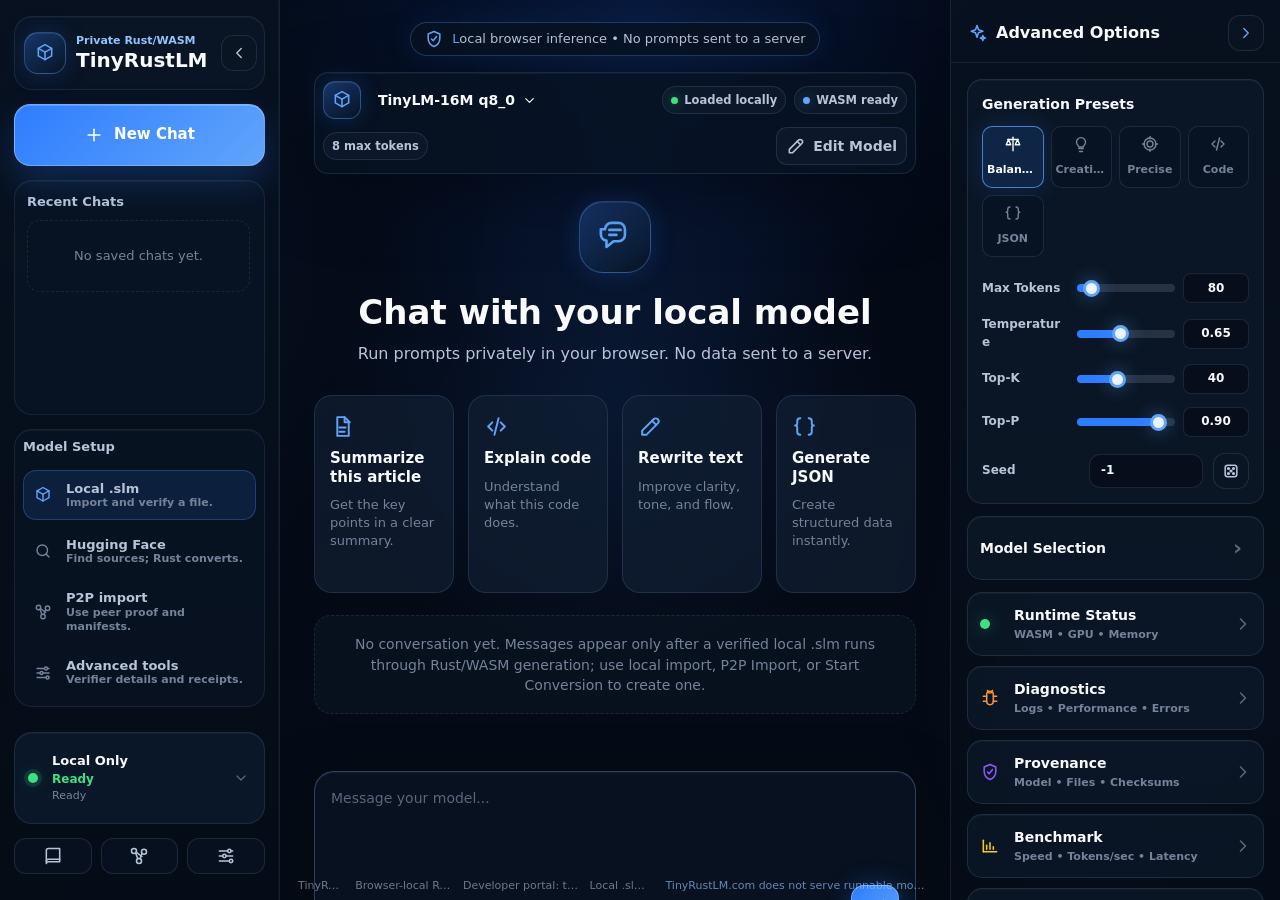
==== commit 20199f37: "wip" ====
--- a/tinyrustlm/app/index.html
+++ b/tinyrustlm/app/index.html
@@ -182,13 +182,19 @@
             <button id="simpleSavePeerUrlButton" type="button">Use Peer</button>
           </div>
           <p id="simplePeerUrlStatus" class="inline-status">Enter the consenting peer URL once; P2P imports will use it.</p>
+          <label for="simplePeerContactCardFile">Peer contact card JSON</label>
+          <input id="simplePeerContactCardFile" type="file" accept=".json,application/json">
+          <button id="simpleApplyPeerContactCardButton" class="secondary-action" type="button">Use Peer Card</button>
           <button id="simpleLoadCatalogButton" class="secondary-action" type="button">Load MiniModel Metadata</button>
           <label for="simpleLocalCatalogFile">Local models.v0.json</label>
           <input id="simpleLocalCatalogFile" type="file" accept=".json,application/json">
           <button id="simpleImportLocalCatalogButton" class="secondary-action" type="button">Load Local Catalog</button>
-          <label for="simplePeerAnnouncementFile">Peer-source announcement JSON</label>
+          <label for="simpleShareMetadataFile">Share metadata JSON</label>
+          <input id="simpleShareMetadataFile" type="file" accept=".json,application/json">
+          <button id="simpleImportShareMetadataButton" class="secondary-action" type="button">Load Share Metadata</button>
+          <label for="simplePeerAnnouncementFile">Peer-source announcement/feed JSON</label>
           <input id="simplePeerAnnouncementFile" type="file" accept=".json,application/json">
-          <button id="simpleApplyPeerAnnouncementButton" class="secondary-action" type="button">Apply Peer Announcement</button>
+          <button id="simpleApplyPeerAnnouncementButton" class="secondary-action" type="button">Apply Peer Feed</button>
           <button id="simpleSaveShareMetadataButton" class="secondary-action" type="button">Save Share Metadata</button>
           <button id="simpleSaveShareKitButton" class="secondary-action" type="button">Save P2P Share Kit</button>
           <p id="simpleShareMetadataStatus" class="inline-status">import a local .slm first</p>
@@ -318,7 +324,7 @@
             <p id="modelHelperText" class="helper-text">Exact technical model names are shown here for local verification.</p>
 
             <label for="localModelFile">Local .slm</label>
-            <input id="localModelFile" type="file" accept=".slm,application/octet-stream">
+            <input id="localModelFile" type="file" accept=".slm,.minimodel-receipt,application/octet-stream,text/plain" multiple>
             <button id="importLocalModelButton" class="secondary-action" type="button">Import Local Model</button>
             <p id="localModelState" class="inline-status">waiting</p>
 
@@ -335,9 +341,15 @@
             <label for="localCatalogFile">Local models.v0.json</label>
             <input id="localCatalogFile" type="file" accept=".json,application/json">
             <button id="importLocalCatalogButton" class="secondary-action" type="button">Load Local Catalog</button>
-            <label for="peerAnnouncementFile">Peer-source announcement JSON</label>
+            <label for="shareMetadataFile">Share metadata JSON</label>
+            <input id="shareMetadataFile" type="file" accept=".json,application/json">
+            <button id="importShareMetadataButton" class="secondary-action" type="button">Load Share Metadata</button>
+            <label for="peerContactCardFile">Peer contact card JSON</label>
+            <input id="peerContactCardFile" type="file" accept=".json,application/json">
+            <button id="applyPeerContactCardButton" class="secondary-action" type="button">Use Peer Card</button>
+            <label for="peerAnnouncementFile">Peer-source announcement/feed JSON</label>
             <input id="peerAnnouncementFile" type="file" accept=".json,application/json">
-            <button id="applyPeerAnnouncementButton" class="secondary-action" type="button">Apply Peer Announcement</button>
+            <button id="applyPeerAnnouncementButton" class="secondary-action" type="button">Apply Peer Feed</button>
             <p id="catalogStatus" class="inline-status">idle</p>
             <ol id="catalogResults" class="model-results"></ol>
 
@@ -536,6 +548,6 @@
       <span id="currentModelSummary" class="model-summary">No model loaded</span>
     </footer>
   </main>
-  <script src="./app.js?v=20260703-source-contract"></script>
+  <script src="./app.js?v=20260704-receipt-strict-time"></script>
 </body>
 </html>
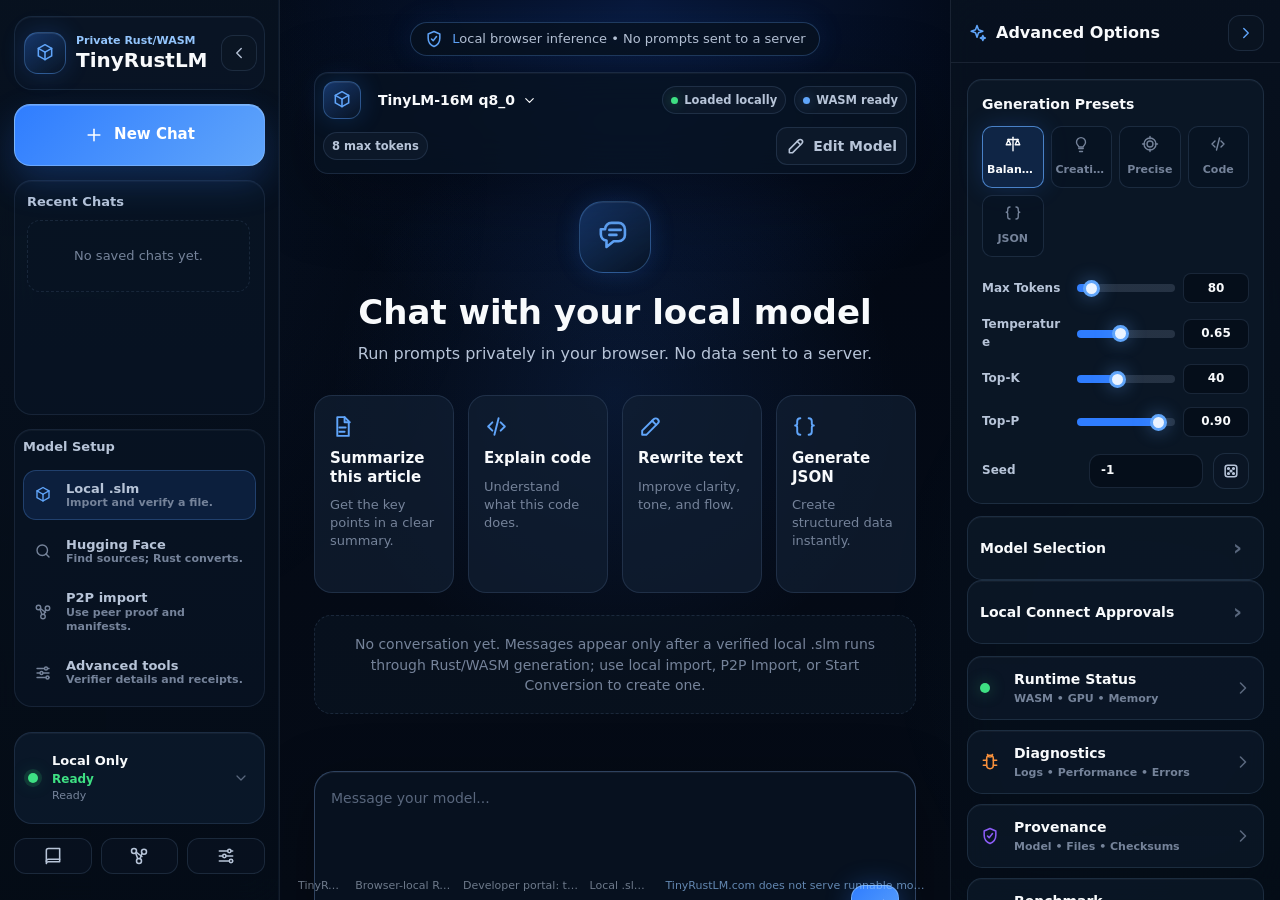
==== commit a606178a: "wip" ====
--- a/tinyrustlm/app/index.html
+++ b/tinyrustlm/app/index.html
@@ -5,7 +5,7 @@
   <meta name="viewport" content="width=device-width, initial-scale=1">
   <title>TinyRustLM</title>
   <link rel="icon" href="data:,">
-  <link rel="stylesheet" href="./app.css?v=20260703-source-contract">
+  <link rel="stylesheet" href="./app.css?v=20260705-peer-contact-book-ui">
 </head>
 <body>
   <svg class="icon-sprite" aria-hidden="true" focusable="false">
@@ -185,6 +185,9 @@
           <label for="simplePeerContactCardFile">Peer contact card JSON</label>
           <input id="simplePeerContactCardFile" type="file" accept=".json,application/json">
           <button id="simpleApplyPeerContactCardButton" class="secondary-action" type="button">Use Peer Card</button>
+          <label for="simplePeerContactBookFile">Peer contact book JSON</label>
+          <input id="simplePeerContactBookFile" type="file" accept=".json,application/json">
+          <button id="simpleApplyPeerContactBookButton" class="secondary-action" type="button">Use Peer Book</button>
           <button id="simpleLoadCatalogButton" class="secondary-action" type="button">Load MiniModel Metadata</button>
           <label for="simpleLocalCatalogFile">Local models.v0.json</label>
           <input id="simpleLocalCatalogFile" type="file" accept=".json,application/json">
@@ -195,9 +198,19 @@
           <label for="simplePeerAnnouncementFile">Peer-source announcement/feed JSON</label>
           <input id="simplePeerAnnouncementFile" type="file" accept=".json,application/json">
           <button id="simpleApplyPeerAnnouncementButton" class="secondary-action" type="button">Apply Peer Feed</button>
+          <label for="simpleImportReceiptLedgerFile">Import receipt ledger JSON</label>
+          <input id="simpleImportReceiptLedgerFile" type="file" accept=".json,application/json">
+          <button id="simpleImportReceiptLedgerButton" class="secondary-action" type="button">Load Receipt Ledger</button>
+          <label for="simplePeerCompanionInventoryFile">Peer companion inventory JSON</label>
+          <input id="simplePeerCompanionInventoryFile" type="file" accept=".json,application/json">
+          <button id="simplePeerCompanionInventoryButton" class="secondary-action" type="button">Load Companion Inventory</button>
           <button id="simpleSaveShareMetadataButton" class="secondary-action" type="button">Save Share Metadata</button>
           <button id="simpleSaveShareKitButton" class="secondary-action" type="button">Save P2P Share Kit</button>
+          <button id="simpleLocalConnectApprovalsButton" class="secondary-action" type="button">Local Connect Approvals</button>
+          <p id="simpleImportReceiptLedgerStatus" class="inline-status">receipt ledger optional</p>
+          <p id="simplePeerCompanionInventoryStatus" class="inline-status">companion inventory optional</p>
           <p id="simpleShareMetadataStatus" class="inline-status">import a local .slm first</p>
+          <p id="simpleLocalConnectStatus" class="inline-status">Local Connect asks before app control.</p>
           <ol id="simpleCatalogResults" class="model-results"></ol>
         </div>
         <button id="simpleOpenAdvancedDiscoveryButton" class="text-link-button" type="button">Open source details in Advanced Tools</button>
@@ -347,9 +360,20 @@
             <label for="peerContactCardFile">Peer contact card JSON</label>
             <input id="peerContactCardFile" type="file" accept=".json,application/json">
             <button id="applyPeerContactCardButton" class="secondary-action" type="button">Use Peer Card</button>
+            <label for="peerContactBookFile">Peer contact book JSON</label>
+            <input id="peerContactBookFile" type="file" accept=".json,application/json">
+            <button id="applyPeerContactBookButton" class="secondary-action" type="button">Use Peer Book</button>
             <label for="peerAnnouncementFile">Peer-source announcement/feed JSON</label>
             <input id="peerAnnouncementFile" type="file" accept=".json,application/json">
             <button id="applyPeerAnnouncementButton" class="secondary-action" type="button">Apply Peer Feed</button>
+            <label for="importReceiptLedgerFile">Import receipt ledger JSON</label>
+            <input id="importReceiptLedgerFile" type="file" accept=".json,application/json">
+            <button id="importReceiptLedgerButton" class="secondary-action" type="button">Load Receipt Ledger</button>
+            <p id="receiptLedgerStatus" class="inline-status">receipt ledger optional</p>
+            <label for="peerCompanionInventoryFile">Peer companion inventory JSON</label>
+            <input id="peerCompanionInventoryFile" type="file" accept=".json,application/json">
+            <button id="peerCompanionInventoryButton" class="secondary-action" type="button">Load Companion Inventory</button>
+            <p id="peerCompanionInventoryStatus" class="inline-status">companion inventory optional</p>
             <p id="catalogStatus" class="inline-status">idle</p>
             <ol id="catalogResults" class="model-results"></ol>
 
@@ -364,6 +388,36 @@
             <button id="saveShareMetadataButton" class="secondary-action" type="button">Save MiniModel Share Metadata</button>
             <button id="saveShareKitButton" class="secondary-action" type="button">Save P2P Share Kit</button>
             <p id="shareMetadataState" class="inline-status">import a local .slm first</p>
+          </details>
+
+          <details class="drawer-section local-connect-drawer" data-panel-key="dashboard-local-connect-approvals">
+            <summary>Local Connect Approvals</summary>
+            <label for="localConnectApprovalMode">Approval mode</label>
+            <select id="localConnectApprovalMode">
+              <option value="ask">Ask every time</option>
+              <option value="selected">Always approve selected</option>
+              <option value="full">Full local-control lab mode</option>
+            </select>
+            <p id="localConnectModeWarning" class="inline-status">Local Connect asks before app control.</p>
+            <div id="localConnectCategoryList" class="local-connect-category-list" role="list" aria-label="App approval categories"></div>
+            <label for="localConnectApprovedApps">Always approved apps</label>
+            <textarea id="localConnectApprovedApps" rows="4" spellcheck="false" placeholder="chrome.exe&#10;outlook.exe"></textarea>
+            <div class="local-connect-actions">
+              <button id="saveLocalConnectPolicyButton" class="secondary-action" type="button">Save Approval Policy</button>
+              <button id="saveLocalConnectPolicyFileButton" class="secondary-action" type="button">Save Endpoint Policy JSON</button>
+              <button id="resetLocalConnectPolicyButton" class="secondary-action" type="button">Reset to Ask</button>
+            </div>
+            <label for="localConnectEndpointUrl">Local endpoint</label>
+            <div class="local-connect-endpoint-row">
+              <input id="localConnectEndpointUrl" type="url" inputmode="url" spellcheck="false" placeholder="127.0.0.1 loopback endpoint" />
+              <button id="checkLocalConnectEndpointButton" class="secondary-action" type="button">Check Endpoint</button>
+              <button id="dryRunLocalConnectDecisionButton" class="secondary-action" type="button">Dry Run Browser Decision</button>
+              <button id="dryRunLocalConnectActionButton" class="secondary-action" type="button">Dry Run Open URL</button>
+            </div>
+            <p id="localConnectEndpointStatus" class="inline-status">Endpoint checks use loopback only; action tests dry-run by default.</p>
+            <div id="localConnectEndpointAppList" class="local-connect-app-list" role="list" aria-label="Endpoint app approvals"></div>
+            <p id="localConnectPolicyStatus" class="inline-status">Ask every time for all app categories.</p>
+            <pre id="localConnectPolicyPreview" class="local-connect-policy-preview" aria-label="Local Connect approval policy"></pre>
           </details>
         </section>
 
@@ -548,6 +602,6 @@
       <span id="currentModelSummary" class="model-summary">No model loaded</span>
     </footer>
   </main>
-  <script src="./app.js?v=20260704-receipt-strict-time"></script>
+  <script src="./app.js?v=20260705-peer-contact-book-ui"></script>
 </body>
 </html>
--- a/tinyrustlm/app/app.css
+++ b/tinyrustlm/app/app.css
@@ -1713,6 +1713,176 @@
   color: var(--text-secondary);
 }
 
+.local-connect-category-list {
+  display: grid;
+  gap: 8px;
+  margin: 10px 0;
+}
+
+.local-connect-category {
+  display: grid;
+  grid-template-columns: minmax(0, 1fr) minmax(118px, 160px);
+  gap: 10px;
+  align-items: center;
+  padding: 10px;
+  background: rgba(8, 19, 34, .68);
+  border: 1px solid var(--border);
+  border-radius: 8px;
+}
+
+.local-connect-category.risk-high {
+  border-color: rgba(251, 191, 36, .42);
+}
+
+.local-connect-category.risk-critical {
+  border-color: rgba(248, 113, 113, .54);
+}
+
+.local-connect-category-copy {
+  display: grid;
+  gap: 3px;
+  min-width: 0;
+}
+
+.local-connect-category-copy strong {
+  color: var(--text);
+  font-size: 12px;
+}
+
+.local-connect-risk {
+  width: max-content;
+  max-width: 100%;
+  padding: 2px 7px;
+  color: var(--text-secondary);
+  background: rgba(148, 163, 184, .12);
+  border: 1px solid rgba(148, 163, 184, .22);
+  border-radius: 999px;
+  font-size: 10px;
+  font-weight: 800;
+  text-transform: uppercase;
+}
+
+.risk-high .local-connect-risk {
+  color: #fbbf24;
+  background: rgba(251, 191, 36, .1);
+  border-color: rgba(251, 191, 36, .32);
+}
+
+.risk-critical .local-connect-risk {
+  color: #fca5a5;
+  background: rgba(248, 113, 113, .1);
+  border-color: rgba(248, 113, 113, .38);
+}
+
+.local-connect-category-copy small {
+  color: var(--text-muted);
+  font-size: 11px;
+  line-height: 1.4;
+}
+
+.local-connect-actions {
+  display: flex;
+  flex-wrap: wrap;
+  gap: 8px;
+}
+
+.local-connect-endpoint-row {
+  display: grid;
+  grid-template-columns: minmax(0, 1fr) auto auto;
+  gap: 8px;
+  align-items: center;
+}
+
+.local-connect-endpoint-row input {
+  min-width: 0;
+}
+
+.local-connect-app-list {
+  display: grid;
+  gap: 8px;
+}
+
+.local-connect-endpoint-app {
+  display: grid;
+  grid-template-columns: minmax(0, 1fr) minmax(118px, auto) auto;
+  gap: 8px;
+  align-items: center;
+  padding: 10px;
+  border: 1px solid var(--border);
+  border-radius: 8px;
+  background: rgba(255, 255, 255, .04);
+}
+
+.local-connect-endpoint-app strong {
+  display: block;
+  overflow-wrap: anywhere;
+}
+
+.local-connect-app-meta {
+  display: flex;
+  flex-wrap: wrap;
+  gap: 6px;
+  margin-top: 4px;
+  color: var(--text-muted);
+  font-size: 11px;
+}
+
+.local-connect-app-warning {
+  display: block;
+  margin-top: 5px;
+  color: var(--text-muted);
+  font-size: 11px;
+  line-height: 1.35;
+}
+
+.local-connect-app-controls {
+  display: flex;
+  flex-wrap: wrap;
+  justify-content: flex-end;
+  gap: 6px;
+  min-width: 0;
+}
+
+.local-connect-app-action {
+  min-height: 30px;
+  padding: 6px 9px;
+  font-size: 11px;
+  white-space: normal;
+}
+
+.local-connect-app-decision {
+  white-space: nowrap;
+  padding: 4px 8px;
+  border: 1px solid var(--border);
+  border-radius: 999px;
+  color: var(--text-muted);
+  font-size: 11px;
+  text-transform: uppercase;
+}
+
+.local-connect-app-decision.allow {
+  color: #86efac;
+  border-color: rgba(134, 239, 172, .38);
+  background: rgba(22, 163, 74, .1);
+}
+
+.local-connect-app-decision.ask {
+  color: #fcd34d;
+  border-color: rgba(252, 211, 77, .38);
+  background: rgba(217, 119, 6, .1);
+}
+
+.local-connect-app-decision.deny {
+  color: #fca5a5;
+  border-color: rgba(248, 113, 113, .38);
+  background: rgba(248, 113, 113, .1);
+}
+
+.local-connect-policy-preview {
+  max-height: 190px;
+  font-size: 11px;
+}
+
 .benchmark-grid {
   display: grid;
   grid-template-columns: repeat(2, minmax(0, 1fr));
@@ -2481,6 +2651,22 @@
     overflow-wrap: anywhere;
   }
 
+  .local-connect-category {
+    grid-template-columns: minmax(0, 1fr);
+  }
+
+  .local-connect-endpoint-row {
+    grid-template-columns: minmax(0, 1fr);
+  }
+
+  .local-connect-endpoint-app {
+    grid-template-columns: minmax(0, 1fr);
+  }
+
+  .local-connect-app-controls {
+    justify-content: flex-start;
+  }
+
   .hero-icon {
     width: 64px;
     height: 64px;
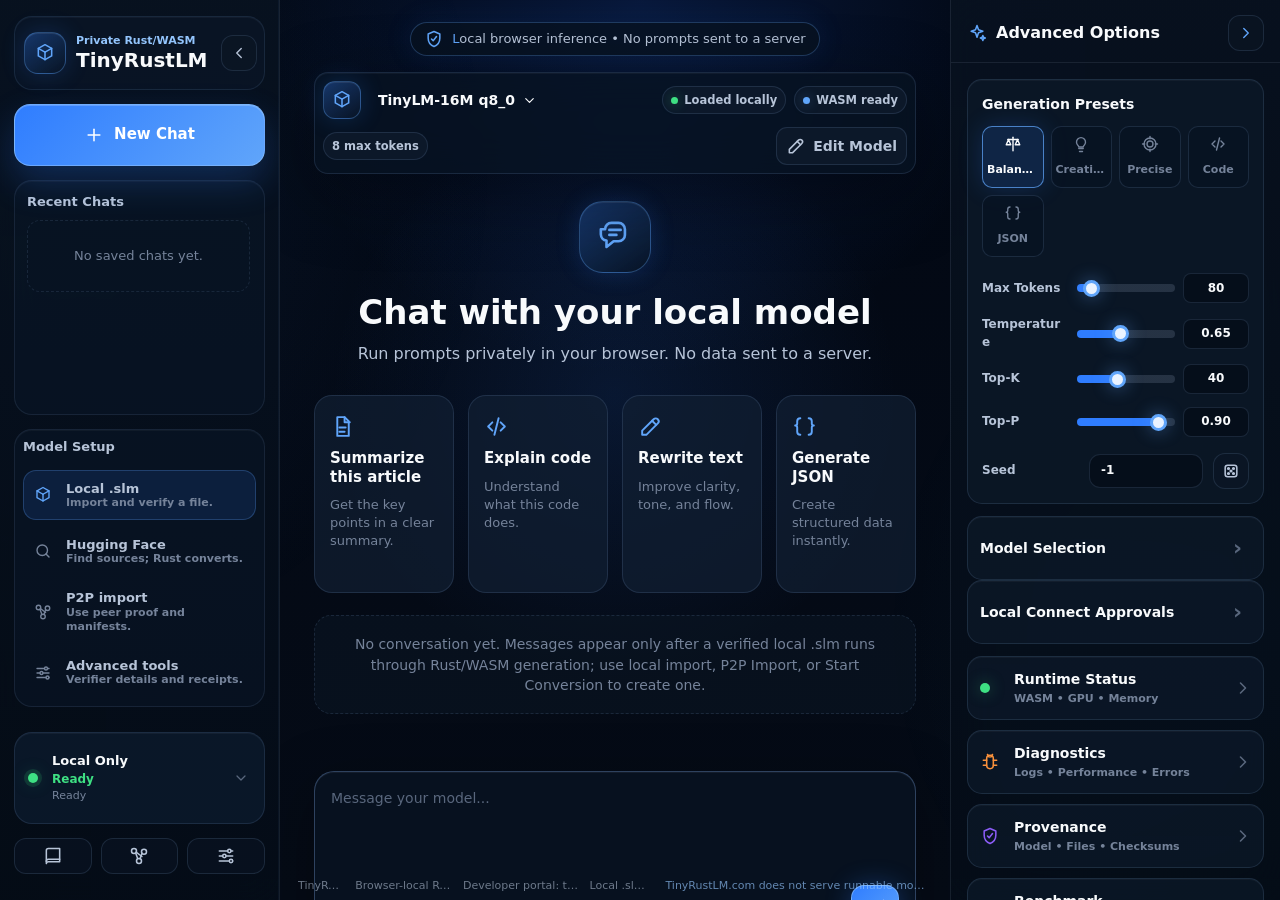
==== commit dd56939c: "wip" ====
--- a/tinyrustlm/app/index.html
+++ b/tinyrustlm/app/index.html
@@ -5,7 +5,7 @@
   <meta name="viewport" content="width=device-width, initial-scale=1">
   <title>TinyRustLM</title>
   <link rel="icon" href="data:,">
-  <link rel="stylesheet" href="./app.css?v=20260705-peer-contact-book-ui">
+  <link rel="stylesheet" href="./app.css?v=20260706-local-connect-hot-reload">
 </head>
 <body>
   <svg class="icon-sprite" aria-hidden="true" focusable="false">
@@ -188,6 +188,7 @@
           <label for="simplePeerContactBookFile">Peer contact book JSON</label>
           <input id="simplePeerContactBookFile" type="file" accept=".json,application/json">
           <button id="simpleApplyPeerContactBookButton" class="secondary-action" type="button">Use Peer Book</button>
+          <div id="simplePeerContactBookPeers" class="peer-contact-book-list" role="list" aria-label="Peer contact book peers" hidden></div>
           <button id="simpleLoadCatalogButton" class="secondary-action" type="button">Load MiniModel Metadata</button>
           <label for="simpleLocalCatalogFile">Local models.v0.json</label>
           <input id="simpleLocalCatalogFile" type="file" accept=".json,application/json">
@@ -201,6 +202,10 @@
           <label for="simpleImportReceiptLedgerFile">Import receipt ledger JSON</label>
           <input id="simpleImportReceiptLedgerFile" type="file" accept=".json,application/json">
           <button id="simpleImportReceiptLedgerButton" class="secondary-action" type="button">Load Receipt Ledger</button>
+          <div id="simpleImportReceiptLedgerEntries" class="receipt-ledger-entry-list" role="list" aria-label="Import receipt ledger entries" hidden></div>
+          <label for="simplePeerStatusCheckFile">Peer status check JSON</label>
+          <input id="simplePeerStatusCheckFile" type="file" accept=".json,application/json">
+          <button id="simplePeerStatusCheckButton" class="secondary-action" type="button">Load Peer Status</button>
           <label for="simplePeerCompanionInventoryFile">Peer companion inventory JSON</label>
           <input id="simplePeerCompanionInventoryFile" type="file" accept=".json,application/json">
           <button id="simplePeerCompanionInventoryButton" class="secondary-action" type="button">Load Companion Inventory</button>
@@ -208,6 +213,7 @@
           <button id="simpleSaveShareKitButton" class="secondary-action" type="button">Save P2P Share Kit</button>
           <button id="simpleLocalConnectApprovalsButton" class="secondary-action" type="button">Local Connect Approvals</button>
           <p id="simpleImportReceiptLedgerStatus" class="inline-status">receipt ledger optional</p>
+          <p id="simplePeerStatusCheckStatus" class="inline-status">peer status optional</p>
           <p id="simplePeerCompanionInventoryStatus" class="inline-status">companion inventory optional</p>
           <p id="simpleShareMetadataStatus" class="inline-status">import a local .slm first</p>
           <p id="simpleLocalConnectStatus" class="inline-status">Local Connect asks before app control.</p>
@@ -363,6 +369,7 @@
             <label for="peerContactBookFile">Peer contact book JSON</label>
             <input id="peerContactBookFile" type="file" accept=".json,application/json">
             <button id="applyPeerContactBookButton" class="secondary-action" type="button">Use Peer Book</button>
+            <div id="peerContactBookPeers" class="peer-contact-book-list" role="list" aria-label="Peer contact book peers" hidden></div>
             <label for="peerAnnouncementFile">Peer-source announcement/feed JSON</label>
             <input id="peerAnnouncementFile" type="file" accept=".json,application/json">
             <button id="applyPeerAnnouncementButton" class="secondary-action" type="button">Apply Peer Feed</button>
@@ -370,6 +377,11 @@
             <input id="importReceiptLedgerFile" type="file" accept=".json,application/json">
             <button id="importReceiptLedgerButton" class="secondary-action" type="button">Load Receipt Ledger</button>
             <p id="receiptLedgerStatus" class="inline-status">receipt ledger optional</p>
+            <div id="importReceiptLedgerEntries" class="receipt-ledger-entry-list" role="list" aria-label="Import receipt ledger entries" hidden></div>
+            <label for="peerStatusCheckFile">Peer status check JSON</label>
+            <input id="peerStatusCheckFile" type="file" accept=".json,application/json">
+            <button id="peerStatusCheckButton" class="secondary-action" type="button">Load Peer Status</button>
+            <p id="peerStatusCheckStatus" class="inline-status">peer status optional</p>
             <label for="peerCompanionInventoryFile">Peer companion inventory JSON</label>
             <input id="peerCompanionInventoryFile" type="file" accept=".json,application/json">
             <button id="peerCompanionInventoryButton" class="secondary-action" type="button">Load Companion Inventory</button>
@@ -399,10 +411,15 @@
               <option value="full">Full local-control lab mode</option>
             </select>
             <p id="localConnectModeWarning" class="inline-status">Local Connect asks before app control.</p>
+            <label class="toggle-row local-connect-full-ack" for="localConnectFullControlAck">
+              <input id="localConnectFullControlAck" type="checkbox">
+              <span>Non-sensitive machine acknowledged</span>
+            </label>
             <div id="localConnectCategoryList" class="local-connect-category-list" role="list" aria-label="App approval categories"></div>
             <label for="localConnectApprovedApps">Always approved apps</label>
             <textarea id="localConnectApprovedApps" rows="4" spellcheck="false" placeholder="chrome.exe&#10;outlook.exe"></textarea>
             <div class="local-connect-actions">
+              <button id="trustBrowserEmailLocalConnectButton" class="secondary-action" type="button">Trust Browsers + Email</button>
               <button id="saveLocalConnectPolicyButton" class="secondary-action" type="button">Save Approval Policy</button>
               <button id="saveLocalConnectPolicyFileButton" class="secondary-action" type="button">Save Endpoint Policy JSON</button>
               <button id="resetLocalConnectPolicyButton" class="secondary-action" type="button">Reset to Ask</button>
@@ -602,6 +619,6 @@
       <span id="currentModelSummary" class="model-summary">No model loaded</span>
     </footer>
   </main>
-  <script src="./app.js?v=20260705-peer-contact-book-ui"></script>
+  <script src="./app.js?v=20260706-local-connect-hot-reload"></script>
 </body>
 </html>
--- a/tinyrustlm/app/app.css
+++ b/tinyrustlm/app/app.css
@@ -1713,6 +1713,34 @@
   color: var(--text-secondary);
 }
 
+.local-connect-full-ack {
+  width: max-content;
+  max-width: 100%;
+  min-height: 32px;
+  padding: 6px 8px;
+  border: 1px solid var(--border);
+  border-radius: 8px;
+  background: rgba(8, 19, 34, .42);
+}
+
+.local-connect-full-ack.active {
+  border-color: rgba(248, 113, 113, .42);
+}
+
+.local-connect-full-ack.error {
+  color: #fca5a5;
+  background: rgba(248, 113, 113, .08);
+}
+
+.local-connect-full-ack input {
+  flex: 0 0 auto;
+}
+
+.local-connect-full-ack span {
+  min-width: 0;
+  overflow-wrap: anywhere;
+}
+
 .local-connect-category-list {
   display: grid;
   gap: 8px;
@@ -1784,6 +1812,133 @@
   display: flex;
   flex-wrap: wrap;
   gap: 8px;
+}
+
+.peer-contact-book-list {
+  display: grid;
+  gap: 7px;
+  margin: 4px 0 8px;
+}
+
+.peer-contact-book-peer {
+  display: grid;
+  grid-template-columns: minmax(0, 1fr) auto;
+  gap: 4px 8px;
+  align-items: center;
+  width: 100%;
+  min-height: 44px;
+  padding: 8px 10px;
+  color: var(--text-secondary);
+  text-align: left;
+  background: rgba(8, 19, 34, .68);
+  border: 1px solid var(--border);
+  border-radius: 8px;
+}
+
+.peer-contact-book-peer:hover,
+.peer-contact-book-peer.selected {
+  color: var(--text);
+  background: rgba(47, 125, 255, .14);
+  border-color: rgba(96, 165, 250, .46);
+}
+
+.peer-contact-book-peer strong,
+.peer-contact-book-peer small {
+  min-width: 0;
+}
+
+.peer-contact-book-peer strong {
+  color: inherit;
+  font-size: 12px;
+}
+
+.peer-contact-book-peer small {
+  color: var(--text-muted);
+  font-size: 11px;
+  font-weight: 800;
+  white-space: nowrap;
+}
+
+.peer-contact-book-url {
+  grid-column: 1 / -1;
+  min-width: 0;
+  overflow-wrap: anywhere;
+  color: var(--text-muted);
+  font-size: 11px;
+}
+
+.receipt-ledger-entry-list {
+  display: grid;
+  gap: 8px;
+  margin: 4px 0 10px;
+}
+
+.receipt-ledger-entry {
+  display: grid;
+  gap: 7px;
+  padding: 10px;
+  color: var(--text-secondary);
+  background: rgba(8, 19, 34, .68);
+  border: 1px solid var(--border);
+  border-radius: 8px;
+}
+
+.receipt-ledger-entry-header {
+  display: flex;
+  flex-wrap: wrap;
+  gap: 8px;
+  align-items: center;
+  justify-content: space-between;
+}
+
+.receipt-ledger-entry-header strong {
+  min-width: 0;
+  overflow-wrap: anywhere;
+  color: var(--text);
+  font-size: 12px;
+}
+
+.receipt-ledger-kind {
+  flex: 0 0 auto;
+  min-height: 22px;
+  padding: 3px 7px;
+  color: var(--text-secondary);
+  background: rgba(148, 163, 184, .12);
+  border: 1px solid rgba(148, 163, 184, .24);
+  border-radius: 999px;
+  font-size: 10px;
+  font-weight: 800;
+  text-transform: uppercase;
+}
+
+.receipt-ledger-kind.peer {
+  color: var(--success);
+  background: rgba(62, 224, 131, .1);
+  border-color: rgba(62, 224, 131, .3);
+}
+
+.receipt-ledger-kind.local {
+  color: var(--soft-blue);
+  background: rgba(96, 165, 250, .1);
+  border-color: rgba(96, 165, 250, .28);
+}
+
+.receipt-ledger-entry-facts {
+  display: grid;
+  grid-template-columns: minmax(78px, 112px) minmax(0, 1fr);
+  gap: 5px 8px;
+  margin: 0;
+  font-size: 11px;
+}
+
+.receipt-ledger-entry-facts dt {
+  color: var(--text-muted);
+}
+
+.receipt-ledger-entry-facts dd {
+  min-width: 0;
+  margin: 0;
+  overflow-wrap: anywhere;
 }
 
 .local-connect-endpoint-row {
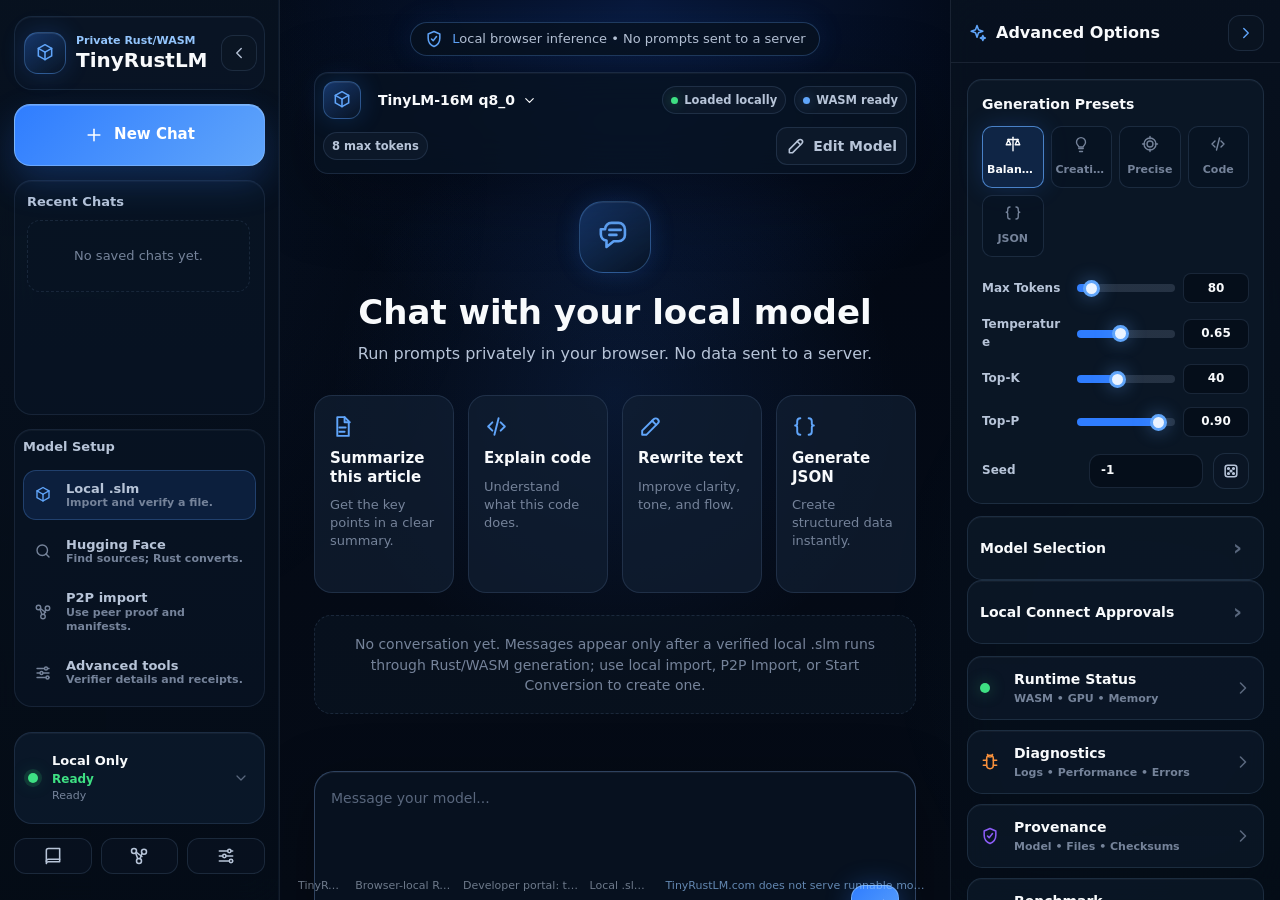
==== commit fe507548: "wip" ====
--- a/tinyrustlm/app/index.html
+++ b/tinyrustlm/app/index.html
@@ -155,6 +155,10 @@
           <p>Local `.slm` files stay on this device and are checked before they run.</p>
           <button id="simpleChooseLocalButton" class="secondary-action" type="button">Choose Local .slm</button>
           <button id="simpleImportLocalModelButton" class="secondary-action" type="button">Import Selected .slm</button>
+          <label for="simpleLocalMemoryPackageFiles">UAIX memory deck</label>
+          <input id="simpleLocalMemoryPackageFiles" type="file" accept=".uai,.json,text/plain,application/json" multiple>
+          <button id="simpleInspectLocalMemoryPackageButton" class="secondary-action" type="button">Use Memory Deck</button>
+          <p id="simpleLocalMemoryPackageStatus" class="inline-status">memory deck optional</p>
         </div>
         <div id="simpleHfSourcePanel" class="source-panel" data-source-panel="huggingface" hidden>
           <label for="simpleHfSearchInput">Hugging Face metadata search</label>
@@ -352,6 +356,27 @@
             <button id="importConversionRequestButton" class="secondary-action" type="button">Bind Conversion Request</button>
             <p id="conversionRequestState" class="inline-status">optional source handoff</p>
 
+            <label for="localMemoryPackageSetup">UAIX memory setup</label>
+            <select id="localMemoryPackageSetup">
+              <option value="auto" selected>Auto from manifest</option>
+              <option value="base">Base active memory</option>
+              <option value="agent_file_handoff">Agent File Handoff</option>
+              <option value="llm_wiki">LLM Wiki</option>
+              <option value="file_handoff_llm_wiki">File Handoff + LLM Wiki</option>
+              <option value="multi_agent_communication">Multi-Agent Communication</option>
+              <option value="talisman_system">Talisman System</option>
+              <option value="advanced_persona_profile">Advanced Persona Profile</option>
+            </select>
+            <label for="localMemoryPackageFiles">UAIX memory deck files</label>
+            <input id="localMemoryPackageFiles" type="file" accept=".uai,.json,text/plain,application/json" multiple>
+            <div class="memory-deck-actions">
+              <button id="inspectLocalMemoryPackageButton" class="secondary-action" type="button">Inspect Memory Deck</button>
+              <button id="clearLocalMemoryPackageButton" class="secondary-action" type="button">Clear Memory Deck</button>
+            </div>
+            <p id="localMemoryPackageStatus" class="inline-status">select an extracted `.uai` folder to bind local memory</p>
+            <div id="localMemoryPackageSummary" class="memory-deck-summary" hidden></div>
+            <pre id="localMemoryPackageContextPreview" class="memory-deck-context-preview" aria-label="UAIX memory context preview"></pre>
+
             <label for="catalogUrlInput">Catalog URL</label>
             <div class="search-row">
               <input id="catalogUrlInput" type="url" autocomplete="off" spellcheck="false">
@@ -430,6 +455,7 @@
               <button id="checkLocalConnectEndpointButton" class="secondary-action" type="button">Check Endpoint</button>
               <button id="dryRunLocalConnectDecisionButton" class="secondary-action" type="button">Dry Run Browser Decision</button>
               <button id="dryRunLocalConnectActionButton" class="secondary-action" type="button">Dry Run Open URL</button>
+              <button id="executeLocalConnectActionButton" class="secondary-action" type="button">Execute Open URL</button>
             </div>
             <p id="localConnectEndpointStatus" class="inline-status">Endpoint checks use loopback only; action tests dry-run by default.</p>
             <div id="localConnectEndpointAppList" class="local-connect-app-list" role="list" aria-label="Endpoint app approvals"></div>
@@ -619,6 +645,6 @@
       <span id="currentModelSummary" class="model-summary">No model loaded</span>
     </footer>
   </main>
-  <script src="./app.js?v=20260706-local-connect-hot-reload"></script>
+  <script src="./app.js?v=20260706-local-connect-contracts"></script>
 </body>
 </html>
--- a/tinyrustlm/app/app.css
+++ b/tinyrustlm/app/app.css
@@ -1814,6 +1814,46 @@
   gap: 8px;
 }
 
+.memory-deck-actions {
+  display: flex;
+  flex-wrap: wrap;
+  gap: 8px;
+}
+
+.memory-deck-summary {
+  display: grid;
+  gap: 7px;
+  padding: 10px;
+  color: var(--text-secondary);
+  background: rgba(8, 19, 34, .68);
+  border: 1px solid var(--border);
+  border-radius: 8px;
+  font-size: 12px;
+  line-height: 1.45;
+}
+
+.memory-deck-summary strong {
+  color: var(--text);
+}
+
+.memory-deck-summary .memory-deck-warning {
+  color: #fbbf24;
+}
+
+.memory-deck-context-preview {
+  max-height: 160px;
+  min-height: 72px;
+  padding: 10px;
+  overflow: auto;
+  color: var(--text-secondary);
+  background: rgba(5, 13, 24, .76);
+  border: 1px solid var(--border);
+  border-radius: 8px;
+  font-size: 11px;
+  line-height: 1.45;
+  white-space: pre-wrap;
+}
+
 .peer-contact-book-list {
   display: grid;
   gap: 7px;
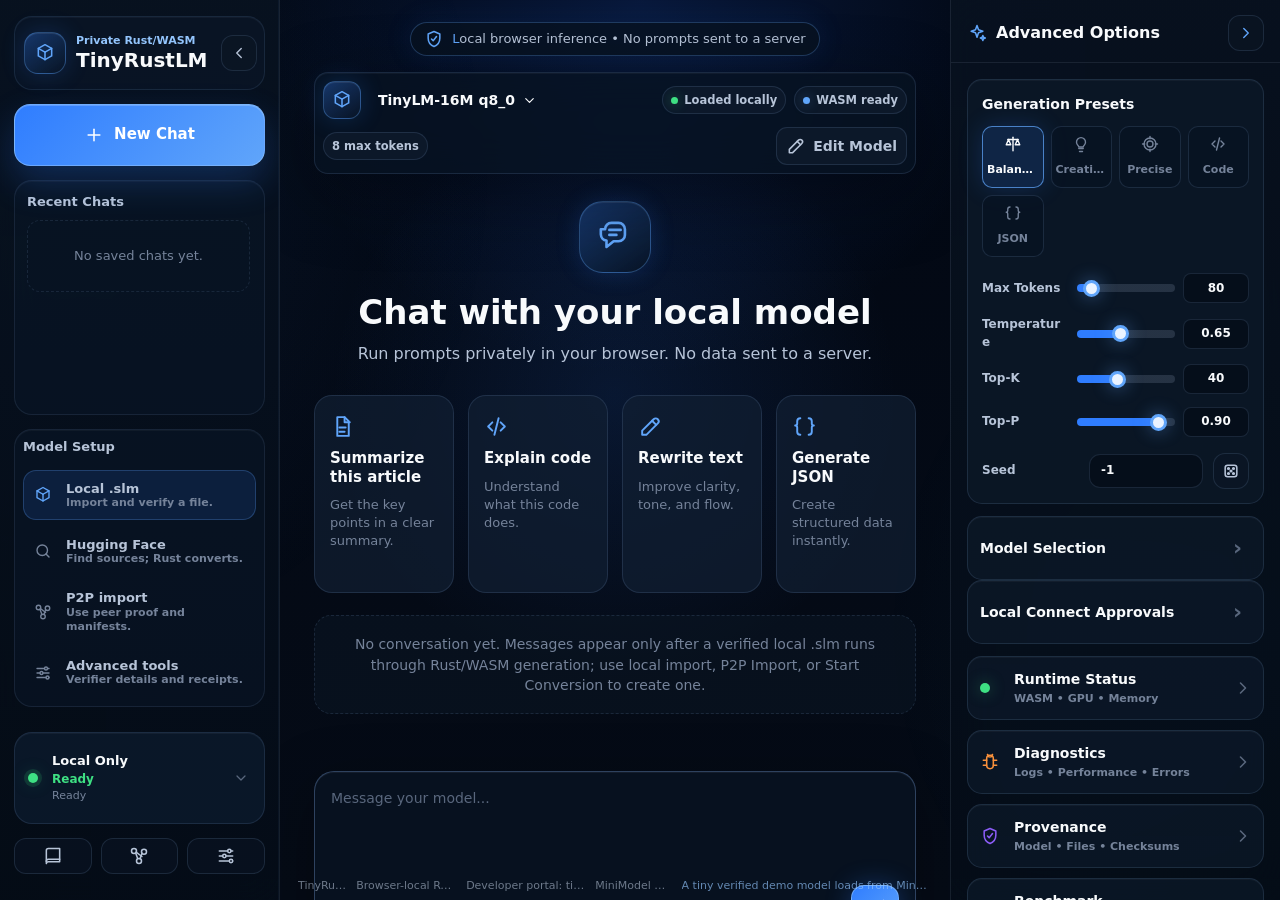
==== commit fe717ddc: "wip" ====
--- a/tinyrustlm/app/index.html
+++ b/tinyrustlm/app/index.html
@@ -5,7 +5,7 @@
   <meta name="viewport" content="width=device-width, initial-scale=1">
   <title>TinyRustLM</title>
   <link rel="icon" href="data:,">
-  <link rel="stylesheet" href="./app.css?v=20260706-local-connect-hot-reload">
+  <link rel="stylesheet" href="./app.css?v=20260707-hf-top500-ready">
 </head>
 <body>
   <svg class="icon-sprite" aria-hidden="true" focusable="false">
@@ -114,10 +114,10 @@
       <section id="modelToolbar" class="model-toolbar" aria-label="Loaded local model">
         <div class="model-icon" aria-hidden="true"><svg><use href="#icon-cube"></use></svg></div>
         <button id="modelEditButton" class="model-name-button" type="button" aria-haspopup="dialog" aria-expanded="false">
-          <span id="modelToolbarName">Choose a local .slm</span>
+          <span id="modelToolbarName">Loading MiniModel demo</span>
           <svg aria-hidden="true"><use href="#icon-chevron"></use></svg>
         </button>
-        <span id="modelLoadPill" class="status-pill neutral"><span class="mini-dot"></span>No model imported</span>
+        <span id="modelLoadPill" class="status-pill neutral"><span class="mini-dot"></span>Loading demo</span>
         <span class="status-pill info"><span class="mini-dot"></span>WASM ready <span id="wasmState" class="sr-only">waiting</span></span>
         <span id="modelContextPill" class="status-pill neutral">Browser local</span>
         <button class="edit-model-button" type="button" data-open-model-popover>
@@ -162,9 +162,13 @@
         </div>
         <div id="simpleHfSourcePanel" class="source-panel" data-source-panel="huggingface" hidden>
           <label for="simpleHfSearchInput">Hugging Face metadata search</label>
-          <p>These are external model-card candidates. Nothing runs here until Rust converts a compatible source to `.slm`, verifies it, and you choose the local file.</p>
-          <div class="search-row">
-            <input id="simpleHfSearchInput" type="search" value="tiny text-generation slm">
+          <p>Leave search empty to browse up to the top 100 TinyRustLM-ready candidates by Popular or New releases, or enter a model phrase.</p>
+          <div class="search-row hf-search-row">
+            <input id="simpleHfSearchInput" type="search" placeholder="TinyLlama" autocomplete="off" spellcheck="false">
+            <select id="simpleHfSortSelect" aria-label="Hugging Face browse order">
+              <option value="popular" selected>Popular</option>
+              <option value="new">New releases</option>
+            </select>
             <button id="simpleHfSearchButton" type="button">Search Metadata</button>
           </div>
           <div class="source-flow-row">
@@ -184,6 +188,7 @@
           <div class="search-row">
             <input id="simplePeerBaseUrlInput" type="url" inputmode="url" placeholder="127.0.0.1:8123/">
             <button id="simpleSavePeerUrlButton" type="button">Use Peer</button>
+            <button id="simpleCheckPeerStatusButton" class="secondary-action" type="button">Check Peer</button>
           </div>
           <p id="simplePeerUrlStatus" class="inline-status">Enter the consenting peer URL once; P2P imports will use it.</p>
           <label for="simplePeerContactCardFile">Peer contact card JSON</label>
@@ -224,7 +229,7 @@
           <ol id="simpleCatalogResults" class="model-results"></ol>
         </div>
         <button id="simpleOpenAdvancedDiscoveryButton" class="text-link-button" type="button">Open source details in Advanced Tools</button>
-        <div id="simpleDiscoveryStatus" class="helper-status" aria-live="polite">Choose a trusted local .slm file. No network is needed.</div>
+        <div id="simpleDiscoveryStatus" class="helper-status" aria-live="polite">Loading the verified MiniModel demo. Private models still use local files or P2P.</div>
       </section>
 
       <section id="simpleErrorPanel" class="simple-error" hidden aria-live="polite">
@@ -406,6 +411,7 @@
             <label for="peerStatusCheckFile">Peer status check JSON</label>
             <input id="peerStatusCheckFile" type="file" accept=".json,application/json">
             <button id="peerStatusCheckButton" class="secondary-action" type="button">Load Peer Status</button>
+            <button id="checkPeerStatusButton" class="secondary-action" type="button">Check Known Peer</button>
             <p id="peerStatusCheckStatus" class="inline-status">peer status optional</p>
             <label for="peerCompanionInventoryFile">Peer companion inventory JSON</label>
             <input id="peerCompanionInventoryFile" type="file" accept=".json,application/json">
@@ -415,8 +421,12 @@
             <ol id="catalogResults" class="model-results"></ol>
 
             <label for="hfSearchInput">Hugging Face metadata</label>
-            <div class="search-row">
-              <input id="hfSearchInput" type="search" value="tiny text-generation slm">
+            <div class="search-row hf-search-row">
+              <input id="hfSearchInput" type="search" placeholder="TinyLlama" autocomplete="off" spellcheck="false">
+              <select id="hfSortSelect" aria-label="Hugging Face browse order">
+                <option value="popular" selected>Popular</option>
+                <option value="new">New releases</option>
+              </select>
               <button id="hfSearchButton" type="button">Search Metadata</button>
             </div>
             <p id="hfStatus" class="inline-status">idle</p>
@@ -640,11 +650,11 @@
       <span>TinyRustLM.com</span>
       <span>Browser-local Rust/WASM runtime</span>
       <span>Developer portal: tinyrustlm.mirust.com</span>
-      <span>Local .slm models only</span>
-      <span class="notice">TinyRustLM.com does not serve runnable model weights. Prompts are not sent to a server.</span>
+      <span>MiniModel demo autoload</span>
+      <span class="notice">A tiny verified demo model loads from MiniModel.org; prompts stay in this browser.</span>
       <span id="currentModelSummary" class="model-summary">No model loaded</span>
     </footer>
   </main>
-  <script src="./app.js?v=20260706-local-connect-contracts"></script>
+  <script src="./app.js?v=20260707-minimodel-demo-autoload"></script>
 </body>
 </html>
--- a/tinyrustlm/app/app.css
+++ b/tinyrustlm/app/app.css
@@ -849,6 +849,10 @@
   gap: 8px;
 }
 
+.search-row.hf-search-row {
+  grid-template-columns: minmax(0, 1fr) minmax(132px, 160px) auto;
+}
+
 .source-flow-row {
   display: flex;
   flex-wrap: wrap;
@@ -992,6 +996,12 @@
   color: var(--text);
   border-color: rgba(96, 165, 250, .46);
   background: rgba(24, 45, 72, .76);
+}
+
+@media (max-width: 680px) {
+  .search-row.hf-search-row {
+    grid-template-columns: minmax(0, 1fr);
+  }
 }
 
 .text-link-button {
